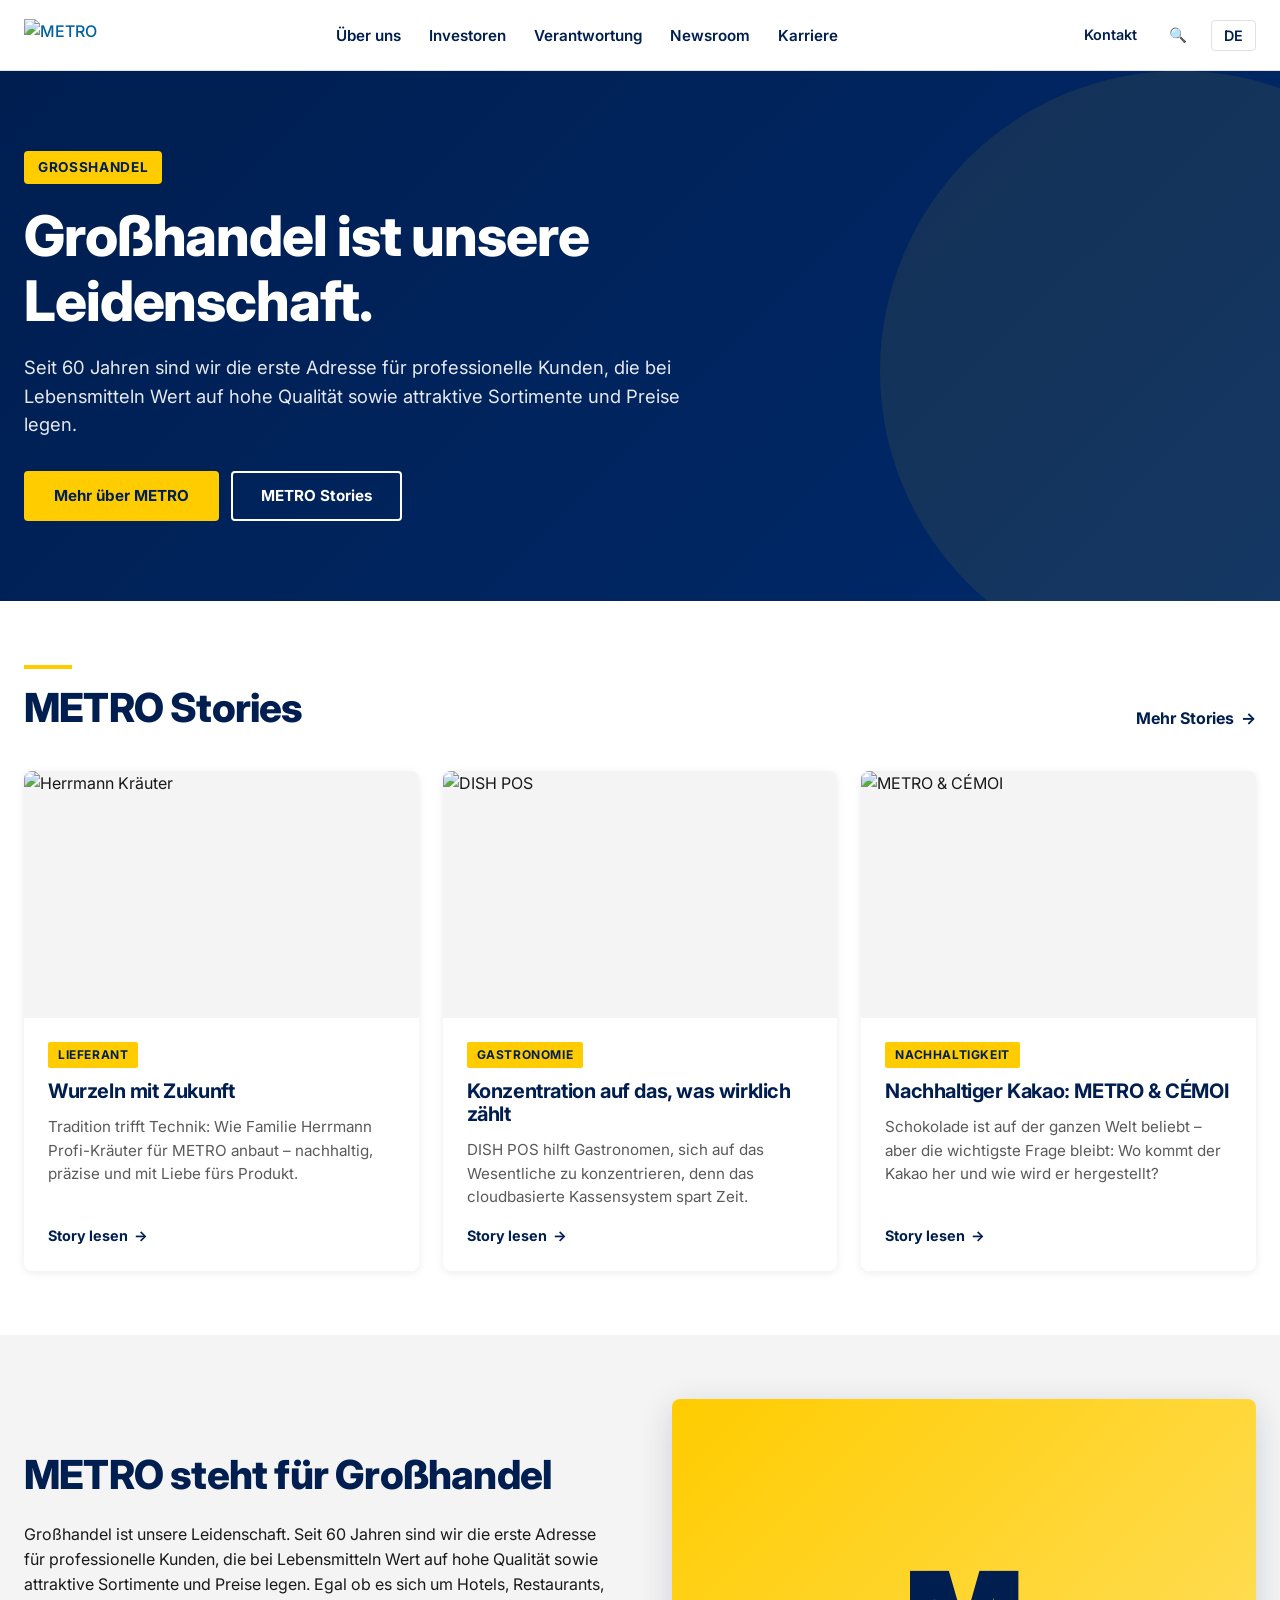
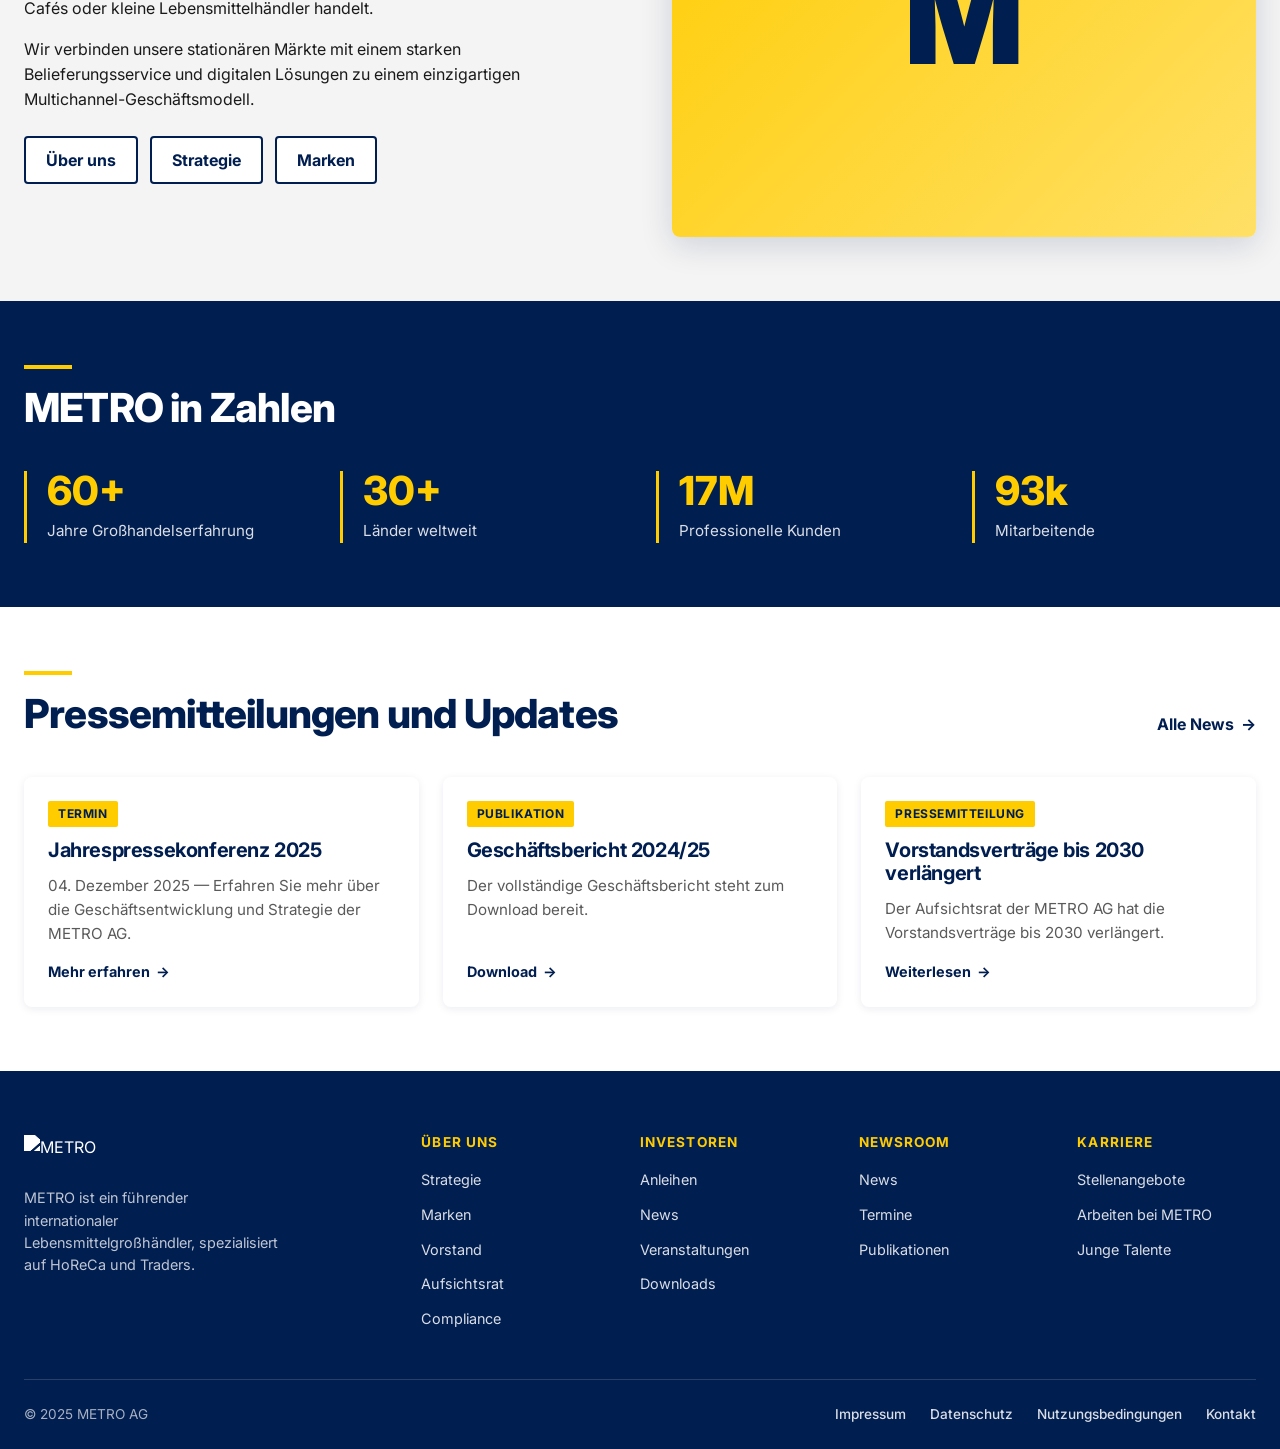
==== index.html @ 26ace1d8 "Update index.html" ====
<!DOCTYPE html>
<html lang="de">
<head>
  <!-- OneTrust Cookies Consent Notice start for anuschkatmader.github.io/METRO-GER/ -->

<script src="https://cdn.cookielaw.org/scripttemplates/otSDKStub.js"  type="text/javascript" charset="UTF-8" data-domain-script="019db412-654a-79db-8ae3-159babbbb6c0" ></script>
<script type="text/javascript">
function OptanonWrapper() { }
</script>
<!-- OneTrust Cookies Consent Notice end for anuschkatmader.github.io/METRO-GER/ -->
<meta charset="UTF-8">
<meta name="viewport" content="width=device-width, initial-scale=1.0">
<title>Großhandel ist unsere Leidenschaft | METRO AG</title>
<meta name="description" content="METRO ist ein führender internationaler Lebensmittelgroßhändler, spezialisiert auf HoReCa und Traders.">

<link rel="preconnect" href="https://fonts.googleapis.com">
<link rel="preconnect" href="https://fonts.gstatic.com" crossorigin>
<link href="https://fonts.googleapis.com/css2?family=Inter:wght@400;500;600;700;800;900&display=swap" rel="stylesheet">

<style>
  :root {
    --metro-yellow: #FFCC00;
    --metro-yellow-hover: #E6B800;
    --metro-blue: #001E50;
    --metro-blue-hover: #00306B;
    --metro-link: #0061A0;
    --metro-text: #1A1A1A;
    --metro-text-muted: #5A5A5A;
    --metro-bg: #FFFFFF;
    --metro-bg-alt: #F4F4F4;
    --metro-border: #E1E1E1;
    --metro-radius: 4px;
    --metro-radius-lg: 8px;
    --metro-shadow: 0 2px 8px rgba(0, 30, 80, 0.08);
    --metro-shadow-lg: 0 8px 32px rgba(0, 30, 80, 0.16);
    --metro-font: "Inter", "Helvetica Neue", Arial, sans-serif;
  }

  * { box-sizing: border-box; }

  html, body {
    margin: 0;
    padding: 0;
    font-family: var(--metro-font);
    color: var(--metro-text);
    background-color: var(--metro-bg);
    font-size: 16px;
    line-height: 1.55;
    -webkit-font-smoothing: antialiased;
    -moz-osx-font-smoothing: grayscale;
  }

  ::selection {
    background-color: var(--metro-yellow);
    color: var(--metro-blue);
  }

  h1, h2, h3, h4, h5, h6 {
    font-family: var(--metro-font);
    color: var(--metro-blue);
    font-weight: 800;
    line-height: 1.15;
    letter-spacing: -0.02em;
    margin: 0 0 0.6em;
  }

  h1 { font-size: clamp(2.25rem, 5vw, 3.5rem); }
  h2 { font-size: clamp(1.75rem, 3.4vw, 2.5rem); }
  h3 { font-size: clamp(1.25rem, 2.2vw, 1.5rem); font-weight: 700; }

  p { margin: 0 0 1em; }

  a {
    color: var(--metro-link);
    text-decoration: none;
    font-weight: 500;
    transition: color 0.15s ease;
  }
  a:hover { color: var(--metro-blue); text-decoration: underline; }

  img { max-width: 100%; height: auto; display: block; }

  .site-header {
    background: #fff;
    border-bottom: 1px solid var(--metro-border);
    position: sticky;
    top: 0;
    z-index: 100;
    box-shadow: 0 1px 0 rgba(0,0,0,0.02);
  }

  .header-inner {
    max-width: 1280px;
    margin: 0 auto;
    padding: 16px 24px;
    display: flex;
    align-items: center;
    justify-content: space-between;
    gap: 24px;
  }

  .logo img { height: 32px; }

  .main-nav ul {
    list-style: none;
    margin: 0;
    padding: 0;
    display: flex;
    gap: 28px;
    align-items: center;
  }

  .main-nav a {
    color: var(--metro-blue);
    font-weight: 600;
    font-size: 0.95rem;
    padding: 10px 0;
    position: relative;
    text-decoration: none;
  }

  .main-nav a::after {
    content: "";
    position: absolute;
    left: 0;
    right: 0;
    bottom: 0;
    height: 3px;
    background-color: var(--metro-yellow);
    transform: scaleX(0);
    transform-origin: left;
    transition: transform 0.2s ease;
  }
  .main-nav a:hover::after,
  .main-nav a:focus-visible::after { transform: scaleX(1); }

  .header-utils {
    display: flex;
    align-items: center;
    gap: 16px;
  }

  .header-utils button,
  .header-utils a {
    background: none;
    border: none;
    color: var(--metro-blue);
    font-weight: 600;
    font-size: 0.9rem;
    cursor: pointer;
    padding: 8px;
    font-family: inherit;
  }

  .lang-switch {
    border: 1px solid var(--metro-border) !important;
    border-radius: var(--metro-radius);
    padding: 6px 12px !important;
  }

  .hero {
    background: linear-gradient(135deg, var(--metro-blue) 0%, #002a6b 100%);
    color: #fff;
    padding: 80px 24px;
    position: relative;
    overflow: hidden;
  }

  .hero::before {
    content: "";
    position: absolute;
    top: 0;
    right: -200px;
    width: 600px;
    height: 600px;
    background: var(--metro-yellow);
    opacity: 0.08;
    border-radius: 50%;
  }

  .hero-inner {
    max-width: 1280px;
    margin: 0 auto;
    position: relative;
    z-index: 1;
  }

  .hero-eyebrow {
    display: inline-block;
    background: var(--metro-yellow);
    color: var(--metro-blue);
    font-weight: 700;
    font-size: 0.85rem;
    padding: 6px 14px;
    border-radius: var(--metro-radius);
    margin-bottom: 20px;
    text-transform: uppercase;
    letter-spacing: 0.05em;
  }

  .hero h1 {
    color: #fff;
    max-width: 800px;
    margin-bottom: 20px;
  }

  .hero p {
    color: rgba(255,255,255,0.9);
    font-size: 1.15rem;
    max-width: 680px;
    margin-bottom: 32px;
  }

  .hero-cta {
    display: flex;
    gap: 12px;
    flex-wrap: wrap;
  }

  .btn {
    display: inline-block;
    font-family: inherit;
    font-weight: 700;
    font-size: 0.95rem;
    padding: 14px 28px;
    border-radius: var(--metro-radius);
    border: 2px solid transparent;
    cursor: pointer;
    text-decoration: none;
    transition: all 0.15s ease;
    line-height: 1.2;
  }

  .btn-primary {
    background: var(--metro-yellow);
    border-color: var(--metro-yellow);
    color: var(--metro-blue);
  }
  .btn-primary:hover {
    background: var(--metro-yellow-hover);
    border-color: var(--metro-yellow-hover);
    color: var(--metro-blue);
    text-decoration: none;
  }

  .btn-secondary {
    background: transparent;
    border-color: #fff;
    color: #fff;
  }
  .btn-secondary:hover {
    background: #fff;
    color: var(--metro-blue);
    text-decoration: none;
  }

  section {
    padding: 64px 24px;
  }

  .section-inner {
    max-width: 1280px;
    margin: 0 auto;
  }

  .section-header {
    margin-bottom: 40px;
    display: flex;
    justify-content: space-between;
    align-items: flex-end;
    flex-wrap: wrap;
    gap: 16px;
  }

  .section-header h2 {
    margin: 0;
  }

  .section-header h2::before {
    content: "";
    display: block;
    width: 48px;
    height: 4px;
    background: var(--metro-yellow);
    margin-bottom: 16px;
  }

  .section-link {
    color: var(--metro-blue);
    font-weight: 700;
    position: relative;
    padding-right: 22px;
  }
  .section-link::after {
    content: "→";
    position: absolute;
    right: 0;
    transition: transform 0.15s ease;
  }
  .section-link:hover::after { transform: translateX(4px); }

  .teaser-grid {
    display: grid;
    grid-template-columns: repeat(auto-fit, minmax(300px, 1fr));
    gap: 24px;
  }

  .teaser {
    background: #fff;
    border-radius: var(--metro-radius-lg);
    overflow: hidden;
    box-shadow: var(--metro-shadow);
    transition: transform 0.2s ease, box-shadow 0.2s ease;
    display: flex;
    flex-direction: column;
  }

  .teaser:hover {
    transform: translateY(-4px);
    box-shadow: var(--metro-shadow-lg);
  }

  .teaser-img {
    aspect-ratio: 16 / 10;
    background: var(--metro-bg-alt);
    overflow: hidden;
  }

  .teaser-img img {
    width: 100%;
    height: 100%;
    object-fit: cover;
    transition: transform 0.3s ease;
  }

  .teaser:hover .teaser-img img { transform: scale(1.04); }

  .teaser-body {
    padding: 24px;
    display: flex;
    flex-direction: column;
    flex: 1;
  }

  .teaser-tag {
    display: inline-block;
    color: var(--metro-blue);
    background: var(--metro-yellow);
    font-size: 0.75rem;
    font-weight: 700;
    padding: 4px 10px;
    border-radius: 2px;
    text-transform: uppercase;
    letter-spacing: 0.05em;
    margin-bottom: 12px;
    align-self: flex-start;
  }

  .teaser h3 {
    margin: 0 0 12px;
    font-size: 1.25rem;
  }

  .teaser p {
    color: var(--metro-text-muted);
    font-size: 0.95rem;
    margin-bottom: 16px;
    flex: 1;
  }

  .teaser-link {
    color: var(--metro-blue);
    font-weight: 700;
    font-size: 0.9rem;
    position: relative;
    padding-right: 20px;
    align-self: flex-start;
  }
  .teaser-link::after {
    content: "→";
    position: absolute;
    right: 0;
    transition: transform 0.15s ease;
  }
  .teaser-link:hover::after { transform: translateX(4px); }

  .about {
    background: var(--metro-bg-alt);
  }

  .about-grid {
    display: grid;
    grid-template-columns: 1fr 1fr;
    gap: 64px;
    align-items: center;
  }

  .about-links {
    list-style: none;
    margin: 24px 0 0;
    padding: 0;
    display: flex;
    flex-wrap: wrap;
    gap: 12px;
  }

  .about-links a {
    display: inline-block;
    background: #fff;
    border: 2px solid var(--metro-blue);
    color: var(--metro-blue);
    font-weight: 700;
    padding: 10px 20px;
    border-radius: var(--metro-radius);
    text-decoration: none;
    transition: all 0.15s ease;
  }
  .about-links a:hover {
    background: var(--metro-blue);
    color: #fff;
  }

  .about-image {
    aspect-ratio: 4 / 3;
    background: linear-gradient(135deg, var(--metro-yellow) 0%, #FFE066 100%);
    border-radius: var(--metro-radius-lg);
    display: flex;
    align-items: center;
    justify-content: center;
    color: var(--metro-blue);
    font-size: 8rem;
    font-weight: 900;
    box-shadow: var(--metro-shadow-lg);
  }

  .facts {
    background: var(--metro-blue);
    color: #fff;
  }

  .facts h2 { color: #fff; }
  .facts h2::before { background: var(--metro-yellow); }

  .facts-grid {
    display: grid;
    grid-template-columns: repeat(auto-fit, minmax(200px, 1fr));
    gap: 32px;
    margin-top: 32px;
  }

  .fact-item {
    border-left: 3px solid var(--metro-yellow);
    padding-left: 20px;
  }

  .fact-number {
    font-size: 2.5rem;
    font-weight: 800;
    color: var(--metro-yellow);
    line-height: 1;
    margin-bottom: 8px;
  }

  .fact-label {
    color: rgba(255,255,255,0.85);
    font-size: 0.95rem;
  }

  .site-footer {
    background: var(--metro-blue);
    color: #fff;
    padding: 64px 24px 24px;
  }

  .footer-inner {
    max-width: 1280px;
    margin: 0 auto;
  }

  .footer-grid {
    display: grid;
    grid-template-columns: 2fr repeat(4, 1fr);
    gap: 40px;
    margin-bottom: 48px;
  }

  .footer-brand img {
    height: 32px;
    margin-bottom: 20px;
    filter: brightness(0) invert(1);
  }

  .footer-brand p {
    color: rgba(255,255,255,0.75);
    font-size: 0.9rem;
    max-width: 260px;
  }

  .footer-col h4 {
    color: var(--metro-yellow);
    font-size: 0.85rem;
    font-weight: 700;
    text-transform: uppercase;
    letter-spacing: 0.08em;
    margin-bottom: 16px;
  }

  .footer-col ul {
    list-style: none;
    margin: 0;
    padding: 0;
    display: flex;
    flex-direction: column;
    gap: 10px;
  }

  .footer-col a {
    color: rgba(255,255,255,0.85);
    font-size: 0.9rem;
    font-weight: 400;
    text-decoration: none;
  }
  .footer-col a:hover {
    color: var(--metro-yellow);
    text-decoration: underline;
  }

  .footer-bottom {
    border-top: 1px solid rgba(255,255,255,0.15);
    padding-top: 24px;
    display: flex;
    justify-content: space-between;
    flex-wrap: wrap;
    gap: 16px;
    font-size: 0.85rem;
    color: rgba(255,255,255,0.65);
  }

  .footer-bottom-links {
    list-style: none;
    margin: 0;
    padding: 0;
    display: flex;
    gap: 24px;
    flex-wrap: wrap;
  }

  .footer-bottom-links a {
    color: rgba(255,255,255,0.85);
    font-size: 0.85rem;
  }

  @media (max-width: 900px) {
    .main-nav { display: none; }
    .about-grid { grid-template-columns: 1fr; gap: 32px; }
    .footer-grid { grid-template-columns: 1fr 1fr; gap: 32px; }
  }

  @media (max-width: 600px) {
    .header-inner { padding: 12px 16px; }
    .hero { padding: 56px 16px; }
    section { padding: 48px 16px; }
    .footer-grid { grid-template-columns: 1fr; }
    .footer-bottom { flex-direction: column; }
  }

  *:focus-visible {
    outline: 3px solid var(--metro-yellow);
    outline-offset: 2px;
    border-radius: 2px;
  }
</style>
</head>
<body>

<header class="site-header">
  <div class="header-inner">
    <a href="#" class="logo" aria-label="METRO Startseite">
      <img src="https://www.metroag.de/-/media/project/mag/shared/global/common/metro-logo-full_facelift.svg?rev=139269df-1a50-4ca0-a804-a16cbb2b3e1e" alt="METRO">
    </a>
    <nav class="main-nav" aria-label="Hauptnavigation">
      <ul>
        <li><a href="#ueber-uns">Über uns</a></li>
        <li><a href="#investoren">Investoren</a></li>
        <li><a href="#verantwortung">Verantwortung</a></li>
        <li><a href="#newsroom">Newsroom</a></li>
        <li><a href="#karriere">Karriere</a></li>
      </ul>
    </nav>
    <div class="header-utils">
      <a href="#kontakt">Kontakt</a>
      <button aria-label="Suche öffnen">🔍</button>
      <button class="lang-switch">DE</button>
    </div>
  </div>
</header>

<section class="hero">
  <div class="hero-inner">
    <span class="hero-eyebrow">Großhandel</span>
    <h1>Großhandel ist unsere Leidenschaft.</h1>
    <p>Seit 60 Jahren sind wir die erste Adresse für professionelle Kunden, die bei Lebensmitteln Wert auf hohe Qualität sowie attraktive Sortimente und Preise legen.</p>
    <div class="hero-cta">
      <a href="#ueber-uns" class="btn btn-primary">Mehr über METRO</a>
      <a href="#stories" class="btn btn-secondary">METRO Stories</a>
    </div>
  </div>
</section>

<section id="stories">
  <div class="section-inner">
    <div class="section-header">
      <h2>METRO Stories</h2>
      <a href="#" class="section-link">Mehr Stories</a>
    </div>
    <div class="teaser-grid">

      <article class="teaser">
        <div class="teaser-img">
          <img src="https://www.metroag.de/-/media/project/mag/shared/global/newsroom-media/images/teasers/mpulse-herrmann-kraeuter-21.jpg?w=600&rev=2b46a34b-74fb-4cf1-b0a4-d886a9d79cf6" alt="Herrmann Kräuter">
        </div>
        <div class="teaser-body">
          <span class="teaser-tag">Lieferant</span>
          <h3>Wurzeln mit Zukunft</h3>
          <p>Tradition trifft Technik: Wie Familie Herrmann Profi-Kräuter für METRO anbaut – nachhaltig, präzise und mit Liebe fürs Produkt.</p>
          <a href="#" class="teaser-link">Story lesen</a>
        </div>
      </article>

      <article class="teaser">
        <div class="teaser-img">
          <img src="https://www.metroag.de/-/media/project/mag/shared/global/newsroom-media/images/teasers/mpulse-dish-pos-kir-dinerxbar-sa-21.jpg?w=600&rev=8f9de30b-9b33-468a-b182-7cbbec0e4cd4" alt="DISH POS">
        </div>
        <div class="teaser-body">
          <span class="teaser-tag">Gastronomie</span>
          <h3>Konzentration auf das, was wirklich zählt</h3>
          <p>DISH POS hilft Gastronomen, sich auf das Wesentliche zu konzentrieren, denn das cloudbasierte Kassensystem spart Zeit.</p>
          <a href="#" class="teaser-link">Story lesen</a>
        </div>
      </article>

      <article class="teaser">
        <div class="teaser-img">
          <img src="https://www.metroag.de/-/media/project/mag/shared/global/newsroom-media/images/teasers/mpulse-metro-cemoi-cocoa-sa-21.jpg?w=600&rev=42dfafc4-573a-4069-add5-fffc83636c78" alt="METRO & CÉMOI">
        </div>
        <div class="teaser-body">
          <span class="teaser-tag">Nachhaltigkeit</span>
          <h3>Nachhaltiger Kakao: METRO & CÉMOI</h3>
          <p>Schokolade ist auf der ganzen Welt beliebt – aber die wichtigste Frage bleibt: Wo kommt der Kakao her und wie wird er hergestellt?</p>
          <a href="#" class="teaser-link">Story lesen</a>
        </div>
      </article>

    </div>
  </div>
</section>

<section class="about" id="ueber-uns">
  <div class="section-inner">
    <div class="about-grid">
      <div>
        <h2>METRO steht für Großhandel</h2>
        <p>Großhandel ist unsere Leidenschaft. Seit 60 Jahren sind wir die erste Adresse für professionelle Kunden, die bei Lebensmitteln Wert auf hohe Qualität sowie attraktive Sortimente und Preise legen. Egal ob es sich um Hotels, Restaurants, Cafés oder kleine Lebensmittelhändler handelt.</p>
        <p>Wir verbinden unsere stationären Märkte mit einem starken Belieferungsservice und digitalen Lösungen zu einem einzigartigen Multichannel-Geschäftsmodell.</p>
        <ul class="about-links">
          <li><a href="#">Über uns</a></li>
          <li><a href="#">Strategie</a></li>
          <li><a href="#">Marken</a></li>
        </ul>
      </div>
      <div class="about-image" aria-hidden="true">M</div>
    </div>
  </div>
</section>

<section class="facts">
  <div class="section-inner">
    <div class="section-header">
      <h2>METRO in Zahlen</h2>
    </div>
    <div class="facts-grid">
      <div class="fact-item">
        <div class="fact-number">60+</div>
        <div class="fact-label">Jahre Großhandelserfahrung</div>
      </div>
      <div class="fact-item">
        <div class="fact-number">30+</div>
        <div class="fact-label">Länder weltweit</div>
      </div>
      <div class="fact-item">
        <div class="fact-number">17M</div>
        <div class="fact-label">Professionelle Kunden</div>
      </div>
      <div class="fact-item">
        <div class="fact-number">93k</div>
        <div class="fact-label">Mitarbeitende</div>
      </div>
    </div>
  </div>
</section>

<section id="newsroom">
  <div class="section-inner">
    <div class="section-header">
      <h2>Pressemitteilungen und Updates</h2>
      <a href="#" class="section-link">Alle News</a>
    </div>
    <div class="teaser-grid">

      <article class="teaser">
        <div class="teaser-body">
          <span class="teaser-tag">Termin</span>
          <h3>Jahrespressekonferenz 2025</h3>
          <p>04. Dezember 2025 — Erfahren Sie mehr über die Geschäftsentwicklung und Strategie der METRO AG.</p>
          <a href="#" class="teaser-link">Mehr erfahren</a>
        </div>
      </article>

      <article class="teaser">
        <div class="teaser-body">
          <span class="teaser-tag">Publikation</span>
          <h3>Geschäftsbericht 2024/25</h3>
          <p>Der vollständige Geschäftsbericht steht zum Download bereit.</p>
          <a href="#" class="teaser-link">Download</a>
        </div>
      </article>

      <article class="teaser">
        <div class="teaser-body">
          <span class="teaser-tag">Pressemitteilung</span>
          <h3>Vorstandsverträge bis 2030 verlängert</h3>
          <p>Der Aufsichtsrat der METRO AG hat die Vorstandsverträge bis 2030 verlängert.</p>
          <a href="#" class="teaser-link">Weiterlesen</a>
        </div>
      </article>

    </div>
  </div>
</section>

<footer class="site-footer">
  <div class="footer-inner">
    <div class="footer-grid">

      <div class="footer-brand">
        <img src="https://www.metroag.de/-/media/project/mag/shared/global/common/metro-logo-full-white_facelift.svg?rev=54721fe9-023c-410e-a3f1-cc8cbd8a0b81" alt="METRO">
        <p>METRO ist ein führender internationaler Lebensmittelgroßhändler, spezialisiert auf HoReCa und Traders.</p>
      </div>

      <div class="footer-col">
        <h4>Über uns</h4>
        <ul>
          <li><a href="#">Strategie</a></li>
          <li><a href="#">Marken</a></li>
          <li><a href="#">Vorstand</a></li>
          <li><a href="#">Aufsichtsrat</a></li>
          <li><a href="#">Compliance</a></li>
        </ul>
      </div>

      <div class="footer-col">
        <h4>Investoren</h4>
        <ul>
          <li><a href="#">Anleihen</a></li>
          <li><a href="#">News</a></li>
          <li><a href="#">Veranstaltungen</a></li>
          <li><a href="#">Downloads</a></li>
        </ul>
      </div>

      <div class="footer-col">
        <h4>Newsroom</h4>
        <ul>
          <li><a href="#">News</a></li>
          <li><a href="#">Termine</a></li>
          <li><a href="#">Publikationen</a></li>
        </ul>
      </div>

      <div class="footer-col">
        <h4>Karriere</h4>
        <ul>
          <li><a href="#">Stellenangebote</a></li>
          <li><a href="#">Arbeiten bei METRO</a></li>
          <li><a href="#">Junge Talente</a></li>
        </ul>
      </div>

    </div>

    <div class="footer-bottom">
      <span>© 2025 METRO AG</span>
      <ul class="footer-bottom-links">
        <li><a href="#">Impressum</a></li>
        <li><a href="#">Datenschutz</a></li>
        <li><a href="#">Nutzungsbedingungen</a></li>
        <li><a href="#">Kontakt</a></li>
      </ul>
    </div>
  </div>
</footer>

</body>
</html>
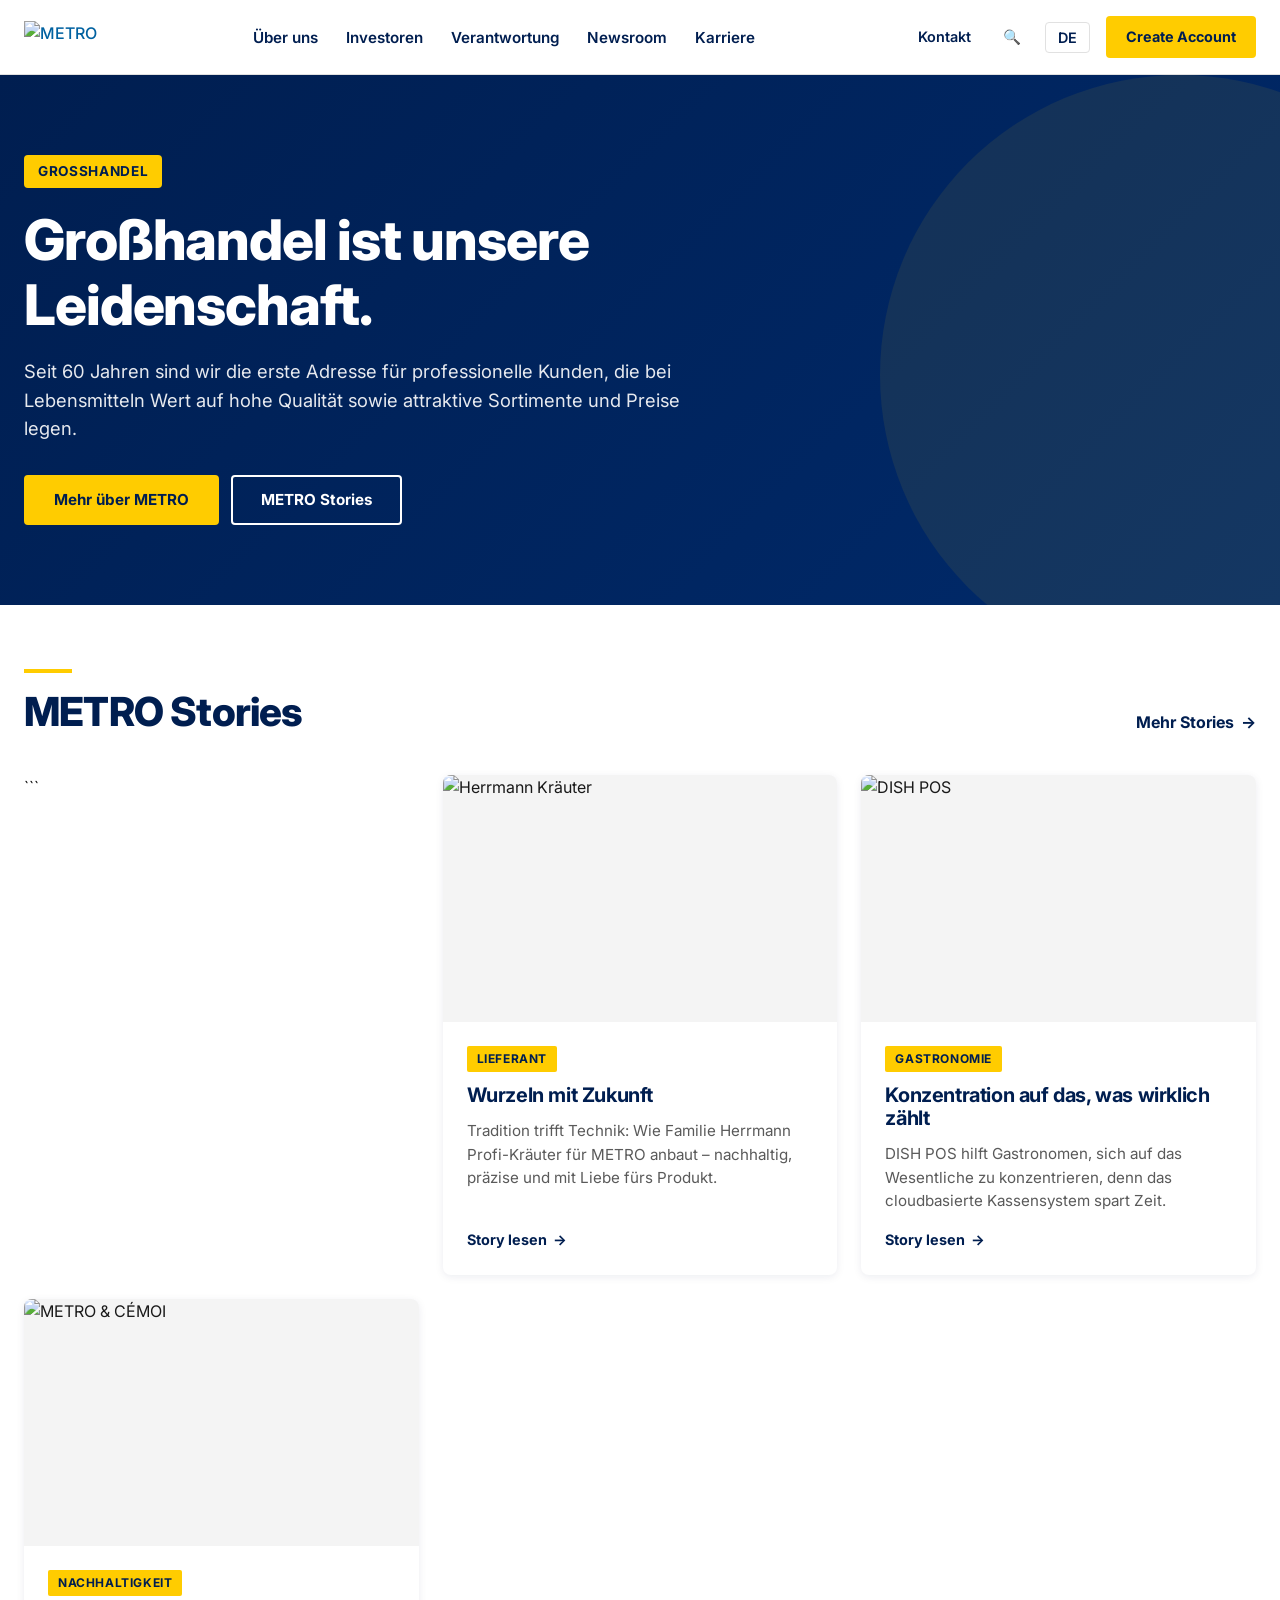
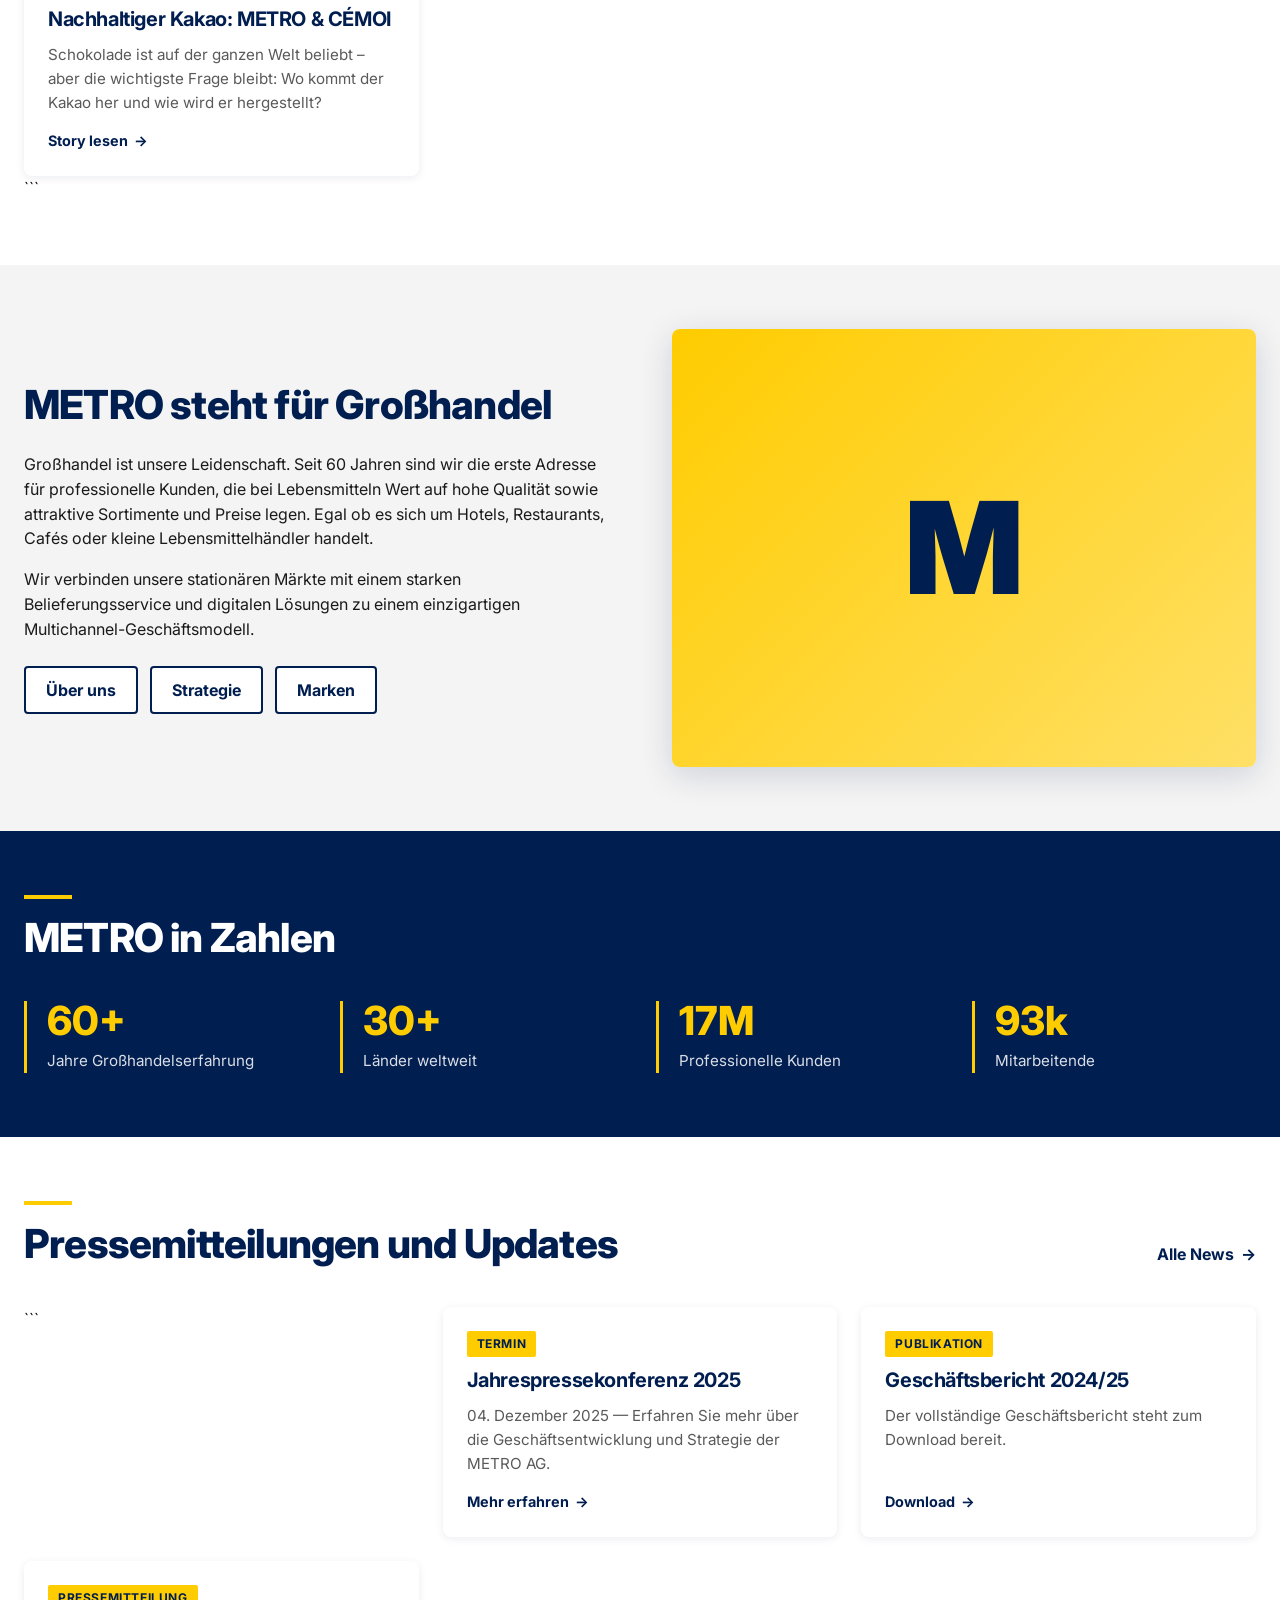
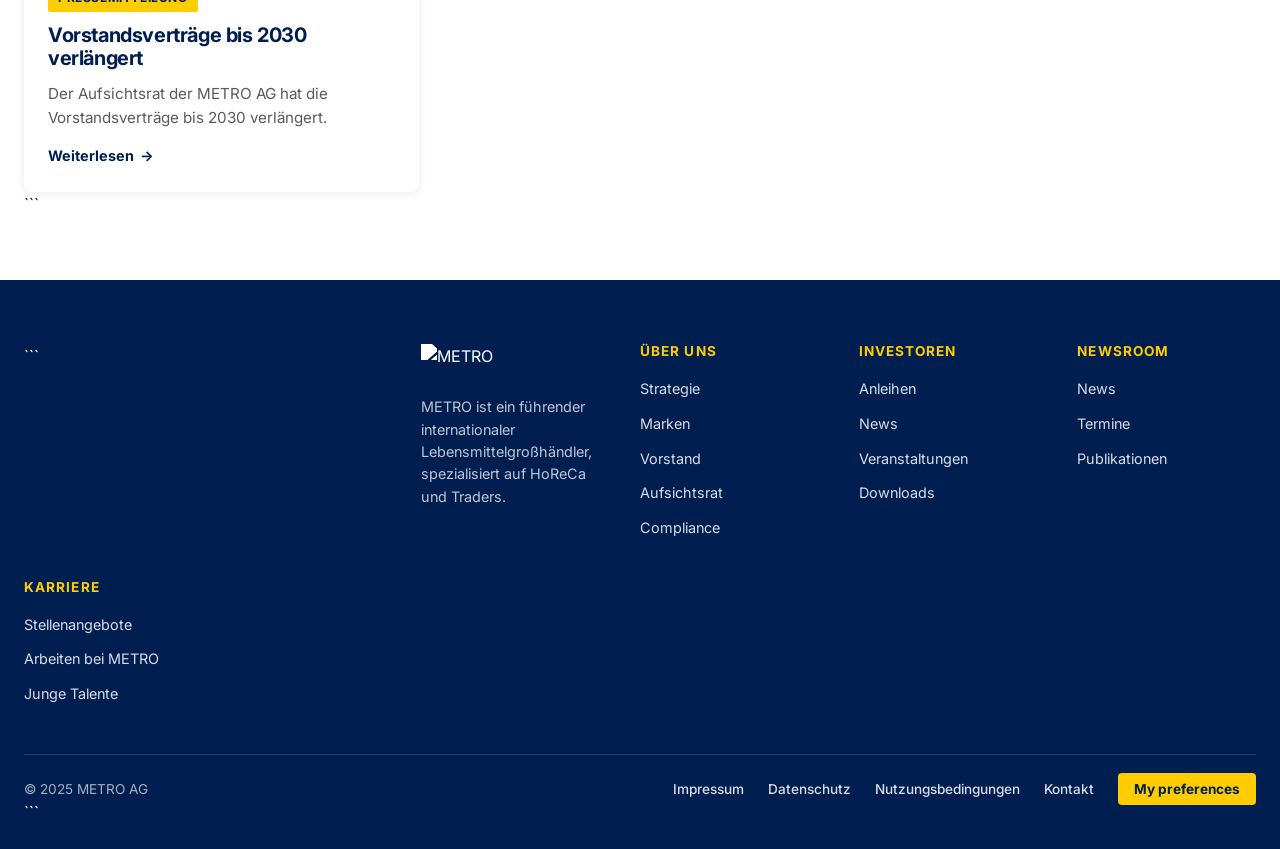
==== commit 8c868c67: "Update index.html" ====
--- a/index.html
+++ b/index.html
@@ -1,13 +1,14 @@
 <!DOCTYPE html>
+
 <html lang="de">
 <head>
-  <!-- OneTrust Cookies Consent Notice start for anuschkatmader.github.io/METRO-GER/ -->
+<!-- OneTrust Cookies Consent Notice start for anuschkatmader.github.io/METRO-GER/ -->
 
 <script src="https://cdn.cookielaw.org/scripttemplates/otSDKStub.js"  type="text/javascript" charset="UTF-8" data-domain-script="019db412-654a-79db-8ae3-159babbbb6c0" ></script>
 <script type="text/javascript">
 function OptanonWrapper() { }
 </script>
-<!-- OneTrust Cookies Consent Notice end for anuschkatmader.github.io/METRO-GER/ -->
+<!-- OneTrust Cookies Consent Notice end for anuschkatmader.github.io/METRO-GER/ -->  
 <meta charset="UTF-8">
 <meta name="viewport" content="width=device-width, initial-scale=1.0">
 <title>Großhandel ist unsere Leidenschaft | METRO AG</title>
@@ -570,6 +571,7 @@
     border-radius: 2px;
   }
 </style>
+
 </head>
 <body>
 
@@ -591,6 +593,7 @@
       <a href="#kontakt">Kontakt</a>
       <button aria-label="Suche öffnen">🔍</button>
       <button class="lang-switch">DE</button>
+      <a href="#create-account" style="background:#FFCC00;color:#001E50;padding:10px 20px;border-radius:4px;font-weight:700;text-decoration:none;">Create Account</a>
     </div>
   </div>
 </header>
@@ -615,43 +618,46 @@
     </div>
     <div class="teaser-grid">
 
-      <article class="teaser">
-        <div class="teaser-img">
-          <img src="https://www.metroag.de/-/media/project/mag/shared/global/newsroom-media/images/teasers/mpulse-herrmann-kraeuter-21.jpg?w=600&rev=2b46a34b-74fb-4cf1-b0a4-d886a9d79cf6" alt="Herrmann Kräuter">
-        </div>
-        <div class="teaser-body">
-          <span class="teaser-tag">Lieferant</span>
-          <h3>Wurzeln mit Zukunft</h3>
-          <p>Tradition trifft Technik: Wie Familie Herrmann Profi-Kräuter für METRO anbaut – nachhaltig, präzise und mit Liebe fürs Produkt.</p>
-          <a href="#" class="teaser-link">Story lesen</a>
-        </div>
-      </article>
-
-      <article class="teaser">
-        <div class="teaser-img">
-          <img src="https://www.metroag.de/-/media/project/mag/shared/global/newsroom-media/images/teasers/mpulse-dish-pos-kir-dinerxbar-sa-21.jpg?w=600&rev=8f9de30b-9b33-468a-b182-7cbbec0e4cd4" alt="DISH POS">
-        </div>
-        <div class="teaser-body">
-          <span class="teaser-tag">Gastronomie</span>
-          <h3>Konzentration auf das, was wirklich zählt</h3>
-          <p>DISH POS hilft Gastronomen, sich auf das Wesentliche zu konzentrieren, denn das cloudbasierte Kassensystem spart Zeit.</p>
-          <a href="#" class="teaser-link">Story lesen</a>
-        </div>
-      </article>
-
-      <article class="teaser">
-        <div class="teaser-img">
-          <img src="https://www.metroag.de/-/media/project/mag/shared/global/newsroom-media/images/teasers/mpulse-metro-cemoi-cocoa-sa-21.jpg?w=600&rev=42dfafc4-573a-4069-add5-fffc83636c78" alt="METRO & CÉMOI">
-        </div>
-        <div class="teaser-body">
-          <span class="teaser-tag">Nachhaltigkeit</span>
-          <h3>Nachhaltiger Kakao: METRO & CÉMOI</h3>
-          <p>Schokolade ist auf der ganzen Welt beliebt – aber die wichtigste Frage bleibt: Wo kommt der Kakao her und wie wird er hergestellt?</p>
-          <a href="#" class="teaser-link">Story lesen</a>
-        </div>
-      </article>
-
-    </div>
+```
+  <article class="teaser">
+    <div class="teaser-img">
+      <img src="https://www.metroag.de/-/media/project/mag/shared/global/newsroom-media/images/teasers/mpulse-herrmann-kraeuter-21.jpg?w=600&rev=2b46a34b-74fb-4cf1-b0a4-d886a9d79cf6" alt="Herrmann Kräuter">
+    </div>
+    <div class="teaser-body">
+      <span class="teaser-tag">Lieferant</span>
+      <h3>Wurzeln mit Zukunft</h3>
+      <p>Tradition trifft Technik: Wie Familie Herrmann Profi-Kräuter für METRO anbaut – nachhaltig, präzise und mit Liebe fürs Produkt.</p>
+      <a href="#" class="teaser-link">Story lesen</a>
+    </div>
+  </article>
+
+  <article class="teaser">
+    <div class="teaser-img">
+      <img src="https://www.metroag.de/-/media/project/mag/shared/global/newsroom-media/images/teasers/mpulse-dish-pos-kir-dinerxbar-sa-21.jpg?w=600&rev=8f9de30b-9b33-468a-b182-7cbbec0e4cd4" alt="DISH POS">
+    </div>
+    <div class="teaser-body">
+      <span class="teaser-tag">Gastronomie</span>
+      <h3>Konzentration auf das, was wirklich zählt</h3>
+      <p>DISH POS hilft Gastronomen, sich auf das Wesentliche zu konzentrieren, denn das cloudbasierte Kassensystem spart Zeit.</p>
+      <a href="#" class="teaser-link">Story lesen</a>
+    </div>
+  </article>
+
+  <article class="teaser">
+    <div class="teaser-img">
+      <img src="https://www.metroag.de/-/media/project/mag/shared/global/newsroom-media/images/teasers/mpulse-metro-cemoi-cocoa-sa-21.jpg?w=600&rev=42dfafc4-573a-4069-add5-fffc83636c78" alt="METRO & CÉMOI">
+    </div>
+    <div class="teaser-body">
+      <span class="teaser-tag">Nachhaltigkeit</span>
+      <h3>Nachhaltiger Kakao: METRO & CÉMOI</h3>
+      <p>Schokolade ist auf der ganzen Welt beliebt – aber die wichtigste Frage bleibt: Wo kommt der Kakao her und wie wird er hergestellt?</p>
+      <a href="#" class="teaser-link">Story lesen</a>
+    </div>
+  </article>
+
+</div>
+```
+
   </div>
 </section>
 
@@ -707,34 +713,37 @@
     </div>
     <div class="teaser-grid">
 
-      <article class="teaser">
-        <div class="teaser-body">
-          <span class="teaser-tag">Termin</span>
-          <h3>Jahrespressekonferenz 2025</h3>
-          <p>04. Dezember 2025 — Erfahren Sie mehr über die Geschäftsentwicklung und Strategie der METRO AG.</p>
-          <a href="#" class="teaser-link">Mehr erfahren</a>
-        </div>
-      </article>
-
-      <article class="teaser">
-        <div class="teaser-body">
-          <span class="teaser-tag">Publikation</span>
-          <h3>Geschäftsbericht 2024/25</h3>
-          <p>Der vollständige Geschäftsbericht steht zum Download bereit.</p>
-          <a href="#" class="teaser-link">Download</a>
-        </div>
-      </article>
-
-      <article class="teaser">
-        <div class="teaser-body">
-          <span class="teaser-tag">Pressemitteilung</span>
-          <h3>Vorstandsverträge bis 2030 verlängert</h3>
-          <p>Der Aufsichtsrat der METRO AG hat die Vorstandsverträge bis 2030 verlängert.</p>
-          <a href="#" class="teaser-link">Weiterlesen</a>
-        </div>
-      </article>
-
-    </div>
+```
+  <article class="teaser">
+    <div class="teaser-body">
+      <span class="teaser-tag">Termin</span>
+      <h3>Jahrespressekonferenz 2025</h3>
+      <p>04. Dezember 2025 — Erfahren Sie mehr über die Geschäftsentwicklung und Strategie der METRO AG.</p>
+      <a href="#" class="teaser-link">Mehr erfahren</a>
+    </div>
+  </article>
+
+  <article class="teaser">
+    <div class="teaser-body">
+      <span class="teaser-tag">Publikation</span>
+      <h3>Geschäftsbericht 2024/25</h3>
+      <p>Der vollständige Geschäftsbericht steht zum Download bereit.</p>
+      <a href="#" class="teaser-link">Download</a>
+    </div>
+  </article>
+
+  <article class="teaser">
+    <div class="teaser-body">
+      <span class="teaser-tag">Pressemitteilung</span>
+      <h3>Vorstandsverträge bis 2030 verlängert</h3>
+      <p>Der Aufsichtsrat der METRO AG hat die Vorstandsverträge bis 2030 verlängert.</p>
+      <a href="#" class="teaser-link">Weiterlesen</a>
+    </div>
+  </article>
+
+</div>
+```
+
   </div>
 </section>
 
@@ -742,61 +751,65 @@
   <div class="footer-inner">
     <div class="footer-grid">
 
-      <div class="footer-brand">
-        <img src="https://www.metroag.de/-/media/project/mag/shared/global/common/metro-logo-full-white_facelift.svg?rev=54721fe9-023c-410e-a3f1-cc8cbd8a0b81" alt="METRO">
-        <p>METRO ist ein führender internationaler Lebensmittelgroßhändler, spezialisiert auf HoReCa und Traders.</p>
-      </div>
-
-      <div class="footer-col">
-        <h4>Über uns</h4>
-        <ul>
-          <li><a href="#">Strategie</a></li>
-          <li><a href="#">Marken</a></li>
-          <li><a href="#">Vorstand</a></li>
-          <li><a href="#">Aufsichtsrat</a></li>
-          <li><a href="#">Compliance</a></li>
-        </ul>
-      </div>
-
-      <div class="footer-col">
-        <h4>Investoren</h4>
-        <ul>
-          <li><a href="#">Anleihen</a></li>
-          <li><a href="#">News</a></li>
-          <li><a href="#">Veranstaltungen</a></li>
-          <li><a href="#">Downloads</a></li>
-        </ul>
-      </div>
-
-      <div class="footer-col">
-        <h4>Newsroom</h4>
-        <ul>
-          <li><a href="#">News</a></li>
-          <li><a href="#">Termine</a></li>
-          <li><a href="#">Publikationen</a></li>
-        </ul>
-      </div>
-
-      <div class="footer-col">
-        <h4>Karriere</h4>
-        <ul>
-          <li><a href="#">Stellenangebote</a></li>
-          <li><a href="#">Arbeiten bei METRO</a></li>
-          <li><a href="#">Junge Talente</a></li>
-        </ul>
-      </div>
-
-    </div>
-
-    <div class="footer-bottom">
-      <span>© 2025 METRO AG</span>
-      <ul class="footer-bottom-links">
-        <li><a href="#">Impressum</a></li>
-        <li><a href="#">Datenschutz</a></li>
-        <li><a href="#">Nutzungsbedingungen</a></li>
-        <li><a href="#">Kontakt</a></li>
-      </ul>
-    </div>
+```
+  <div class="footer-brand">
+    <img src="https://www.metroag.de/-/media/project/mag/shared/global/common/metro-logo-full-white_facelift.svg?rev=54721fe9-023c-410e-a3f1-cc8cbd8a0b81" alt="METRO">
+    <p>METRO ist ein führender internationaler Lebensmittelgroßhändler, spezialisiert auf HoReCa und Traders.</p>
+  </div>
+
+  <div class="footer-col">
+    <h4>Über uns</h4>
+    <ul>
+      <li><a href="#">Strategie</a></li>
+      <li><a href="#">Marken</a></li>
+      <li><a href="#">Vorstand</a></li>
+      <li><a href="#">Aufsichtsrat</a></li>
+      <li><a href="#">Compliance</a></li>
+    </ul>
+  </div>
+
+  <div class="footer-col">
+    <h4>Investoren</h4>
+    <ul>
+      <li><a href="#">Anleihen</a></li>
+      <li><a href="#">News</a></li>
+      <li><a href="#">Veranstaltungen</a></li>
+      <li><a href="#">Downloads</a></li>
+    </ul>
+  </div>
+
+  <div class="footer-col">
+    <h4>Newsroom</h4>
+    <ul>
+      <li><a href="#">News</a></li>
+      <li><a href="#">Termine</a></li>
+      <li><a href="#">Publikationen</a></li>
+    </ul>
+  </div>
+
+  <div class="footer-col">
+    <h4>Karriere</h4>
+    <ul>
+      <li><a href="#">Stellenangebote</a></li>
+      <li><a href="#">Arbeiten bei METRO</a></li>
+      <li><a href="#">Junge Talente</a></li>
+    </ul>
+  </div>
+
+</div>
+
+<div class="footer-bottom">
+  <span>© 2025 METRO AG</span>
+  <ul class="footer-bottom-links">
+    <li><a href="#">Impressum</a></li>
+    <li><a href="#">Datenschutz</a></li>
+    <li><a href="#">Nutzungsbedingungen</a></li>
+    <li><a href="#">Kontakt</a></li>
+    <li><a href="#my-preferences" style="background:#FFCC00;color:#001E50;padding:8px 16px;border-radius:4px;font-weight:700;text-decoration:none;">My preferences</a></li>
+  </ul>
+</div>
+```
+
   </div>
 </footer>
 
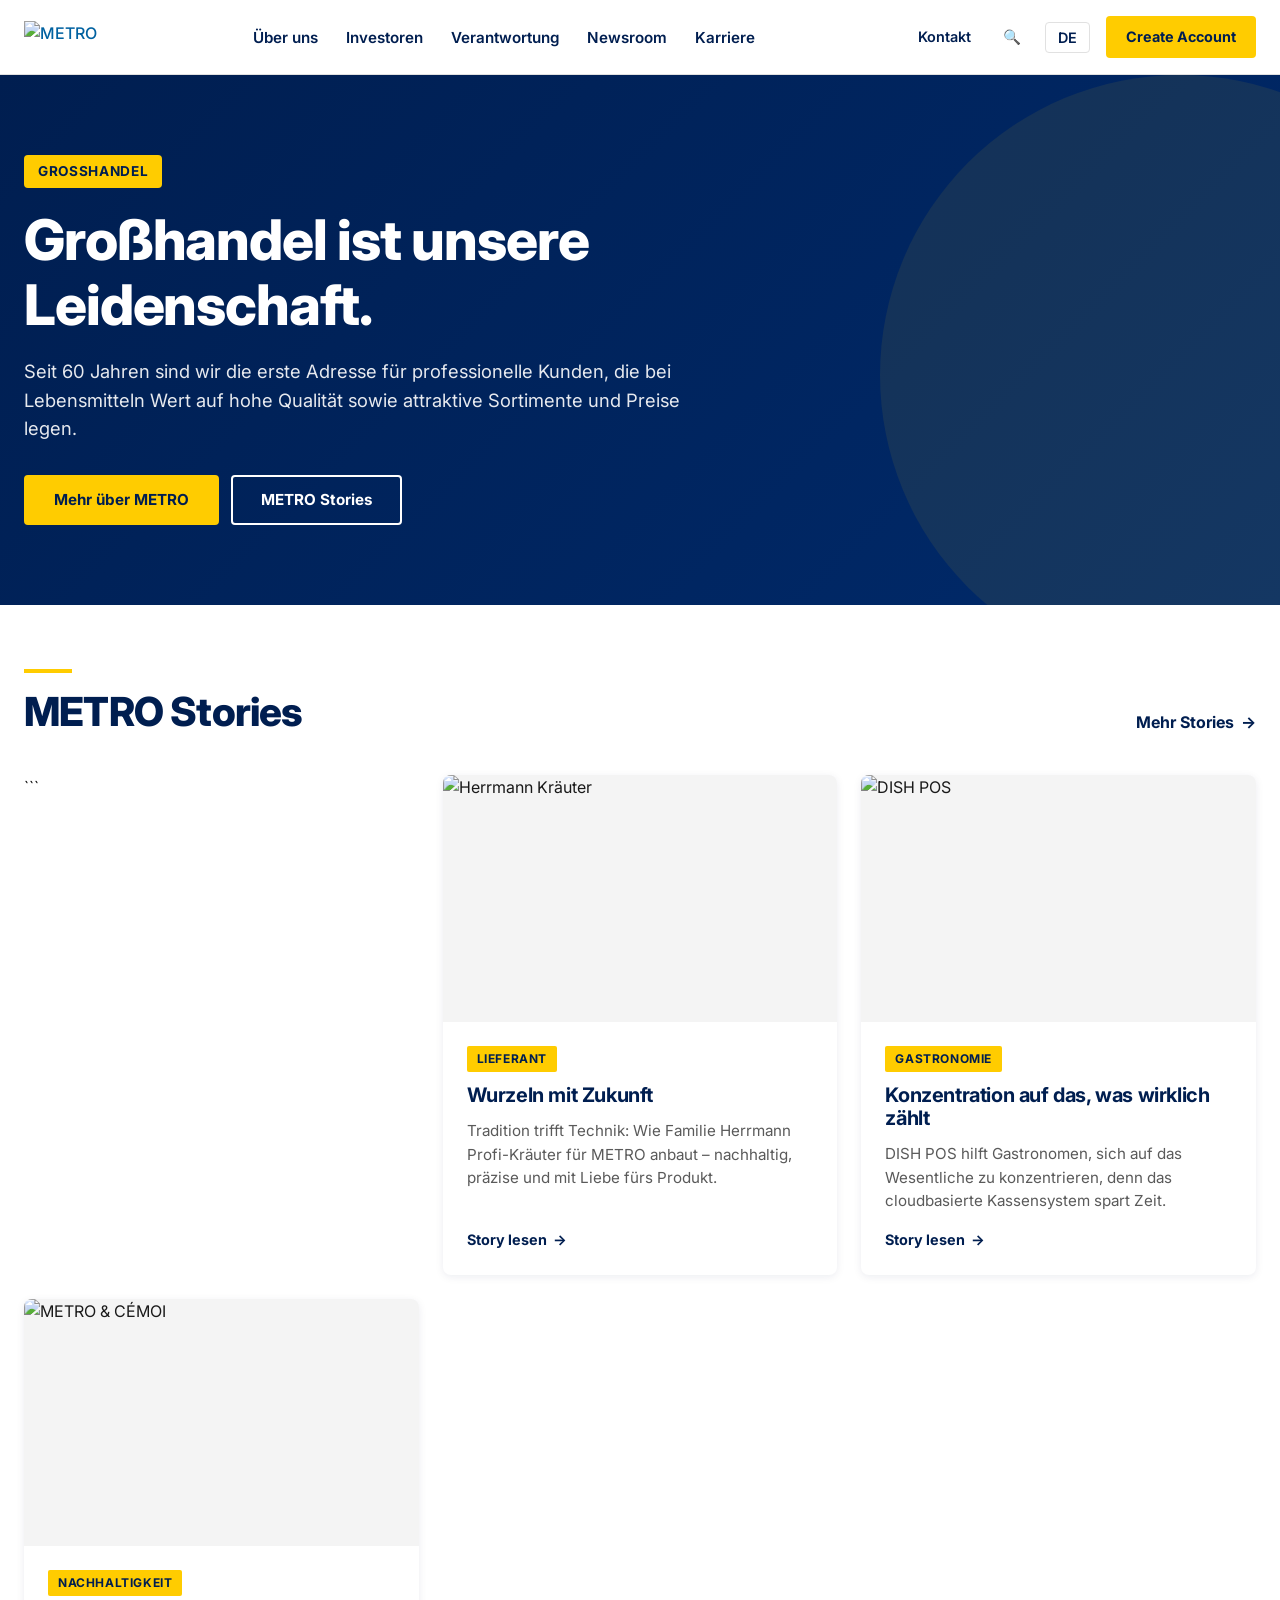
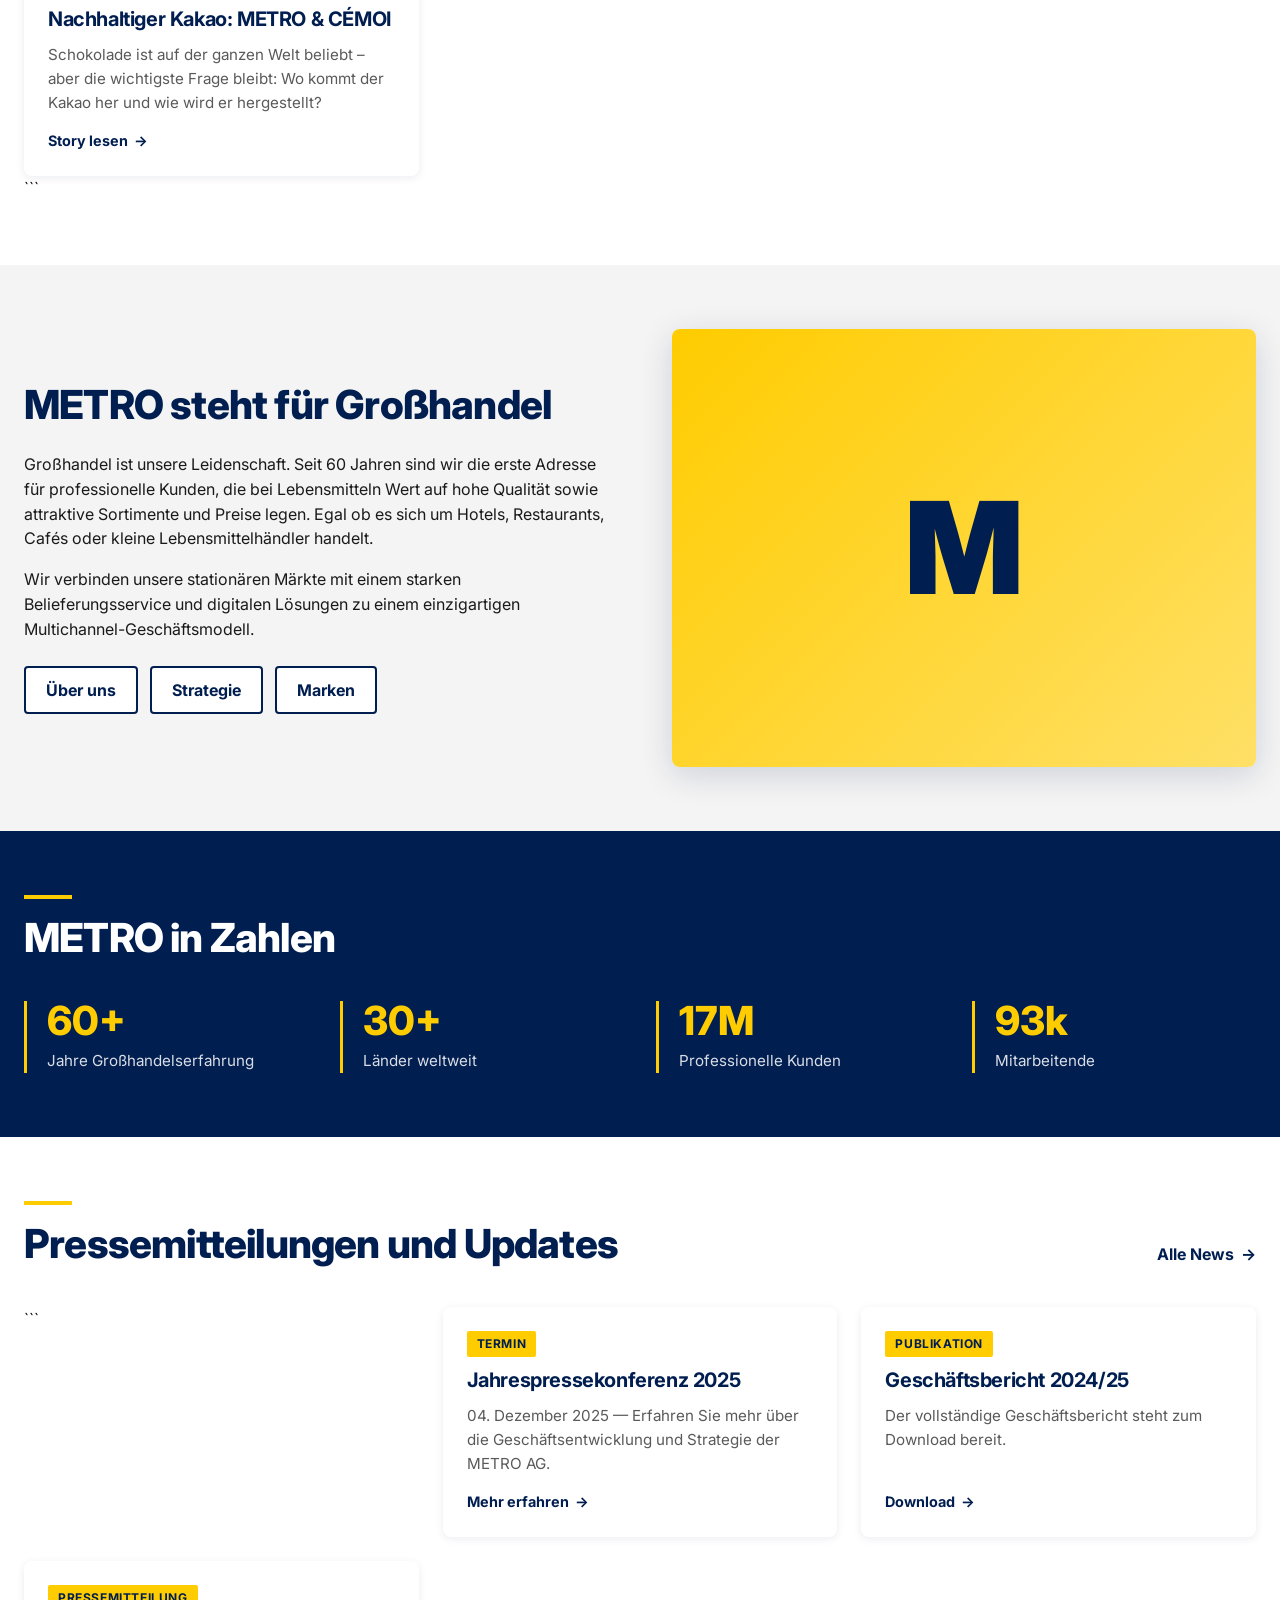
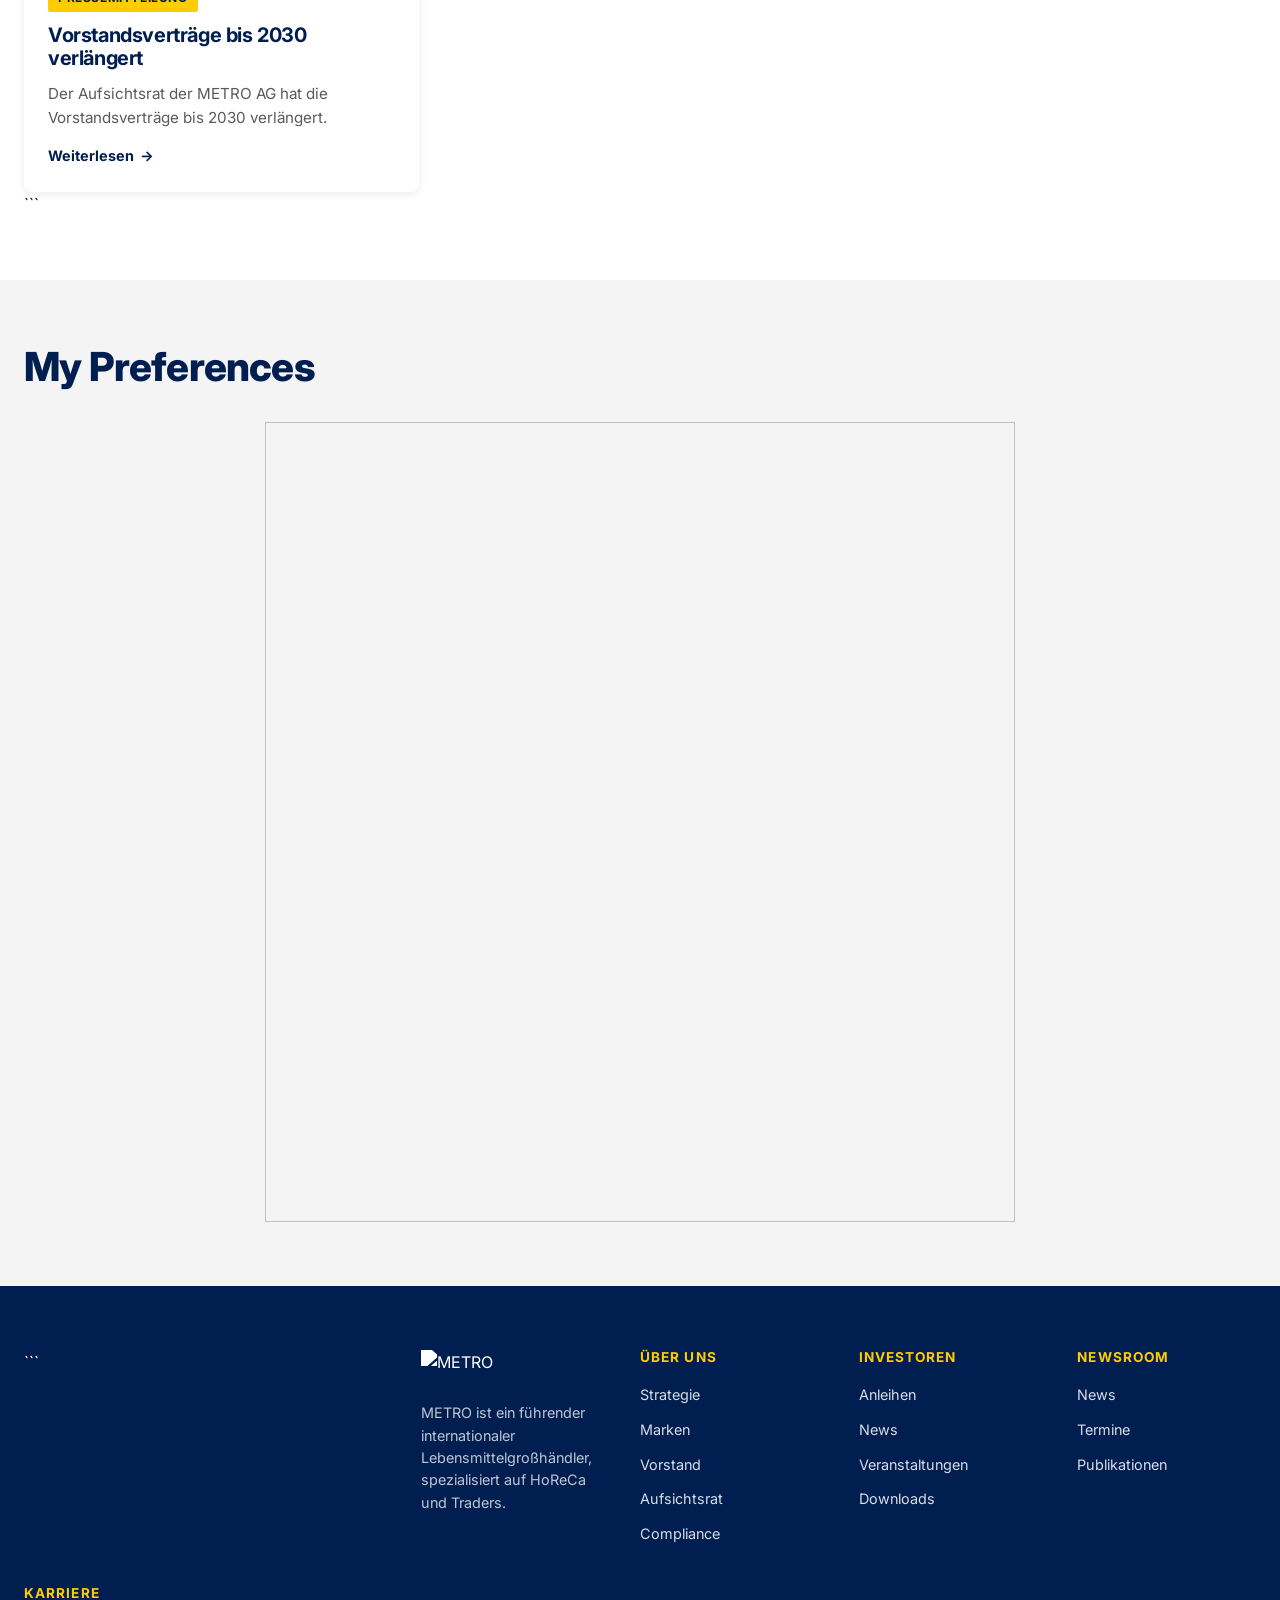
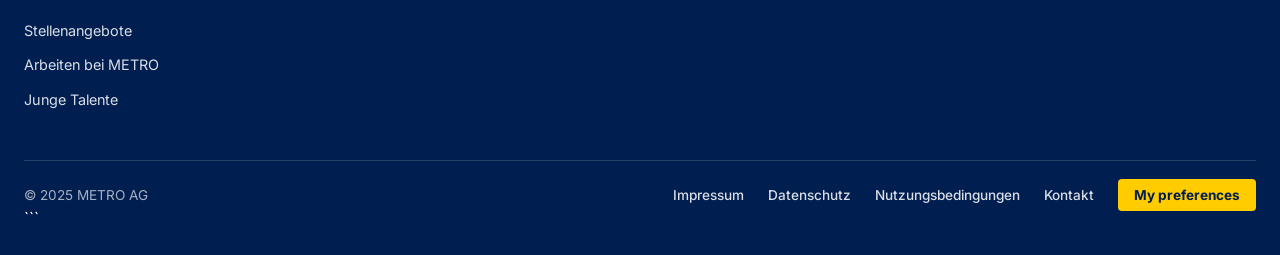
==== commit f3800d3e: "Update index.html" ====
--- a/index.html
+++ b/index.html
@@ -747,6 +747,33 @@
   </div>
 </section>
 
+<!-- OneTrust Web Form start -->
+
+<section id="my-preferences" style="padding:64px 24px;background:#F4F4F4;">
+  <div style="max-width:1280px;margin:0 auto;">
+    <h2 style="margin-bottom:32px;">My Preferences</h2>
+    <style>
+    .ot-form-wrapper {
+        max-width: 750px;
+        height: 800px;
+        border: 1px solid #c0c2c7;
+        margin: auto;
+    }
+    .ot-form-wrapper iframe {
+        width: 100%;
+        height: 100%;
+        border: none;
+    }
+    </style>
+    <div class="ot-form-wrapper">
+    <iframe
+        src="https://privacyportaltrial.onetrust.com/ui/#/preferences/multipage/login/a6781e35-7933-4c65-a1c7-9afb5d53f273">
+    </iframe>
+    </div>
+  </div>
+</section>
+<!-- OneTrust Web Form end -->
+
 <footer class="site-footer">
   <div class="footer-inner">
     <div class="footer-grid">
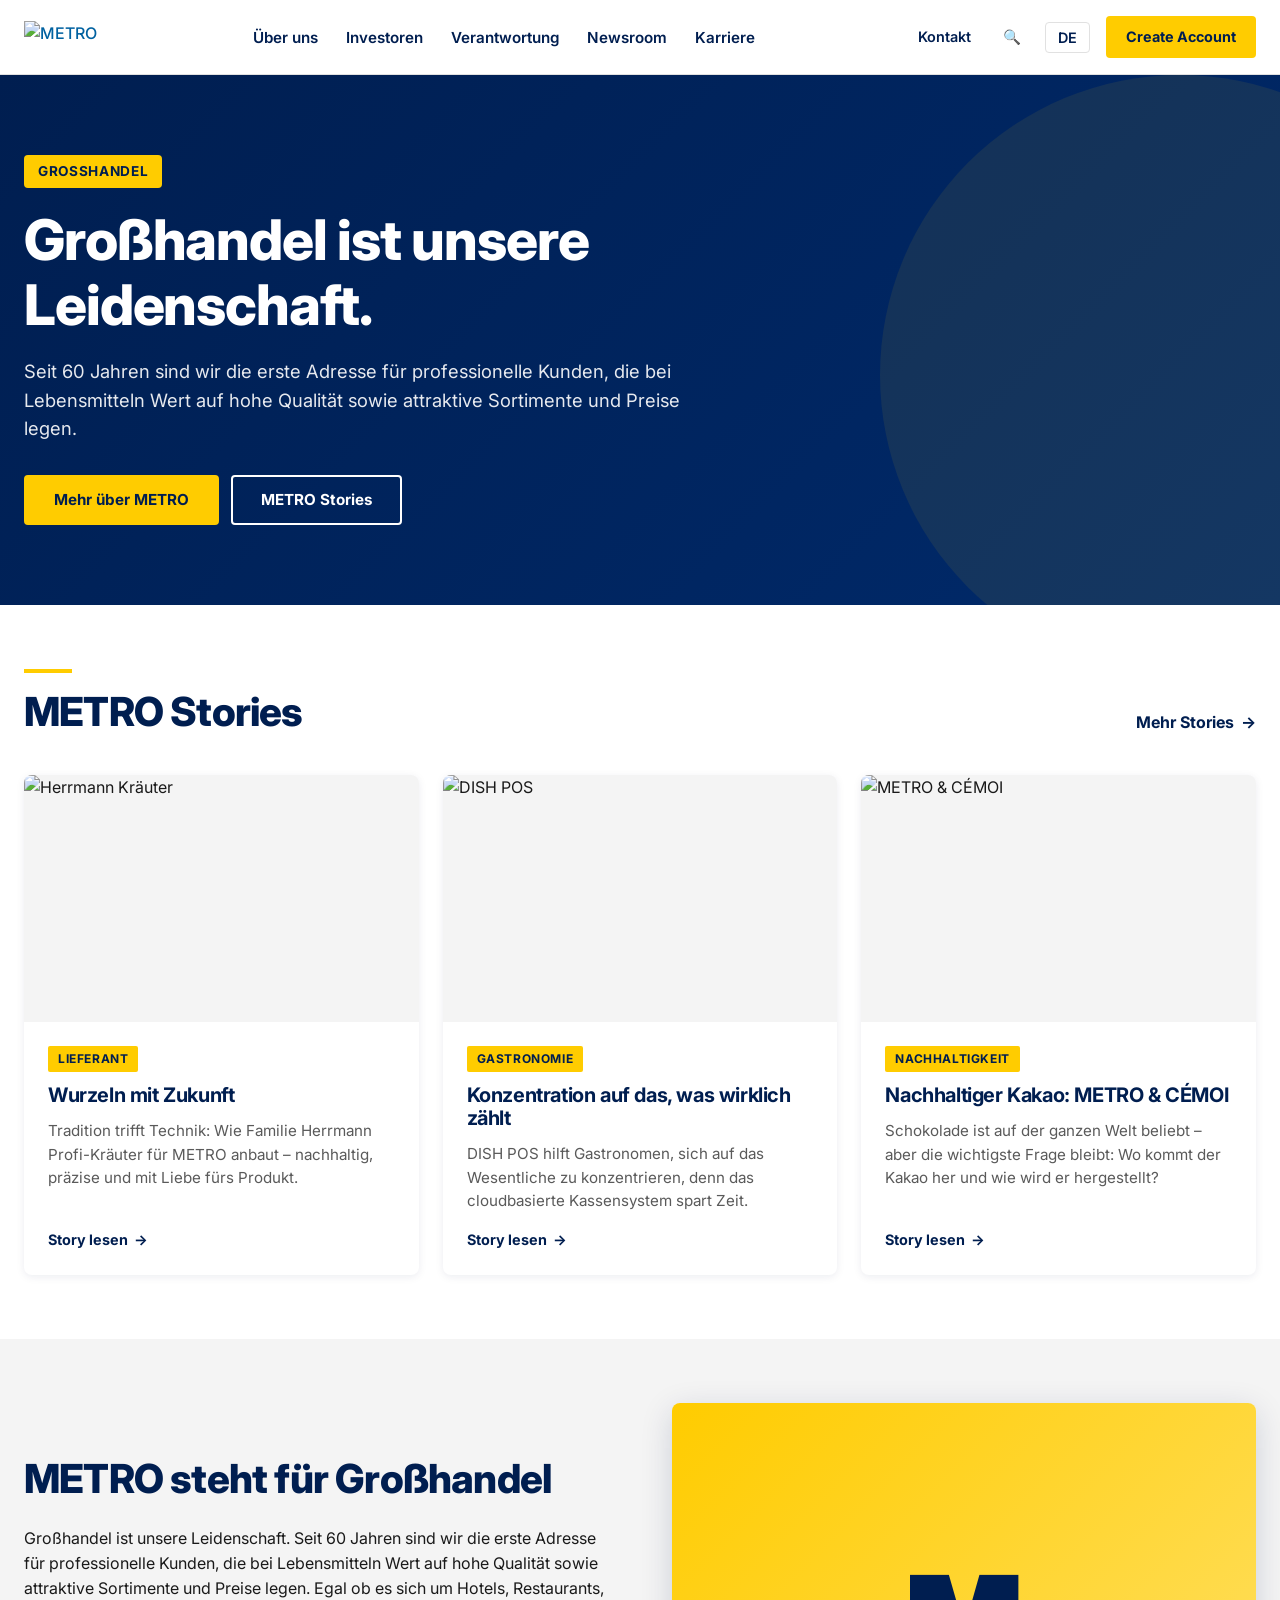
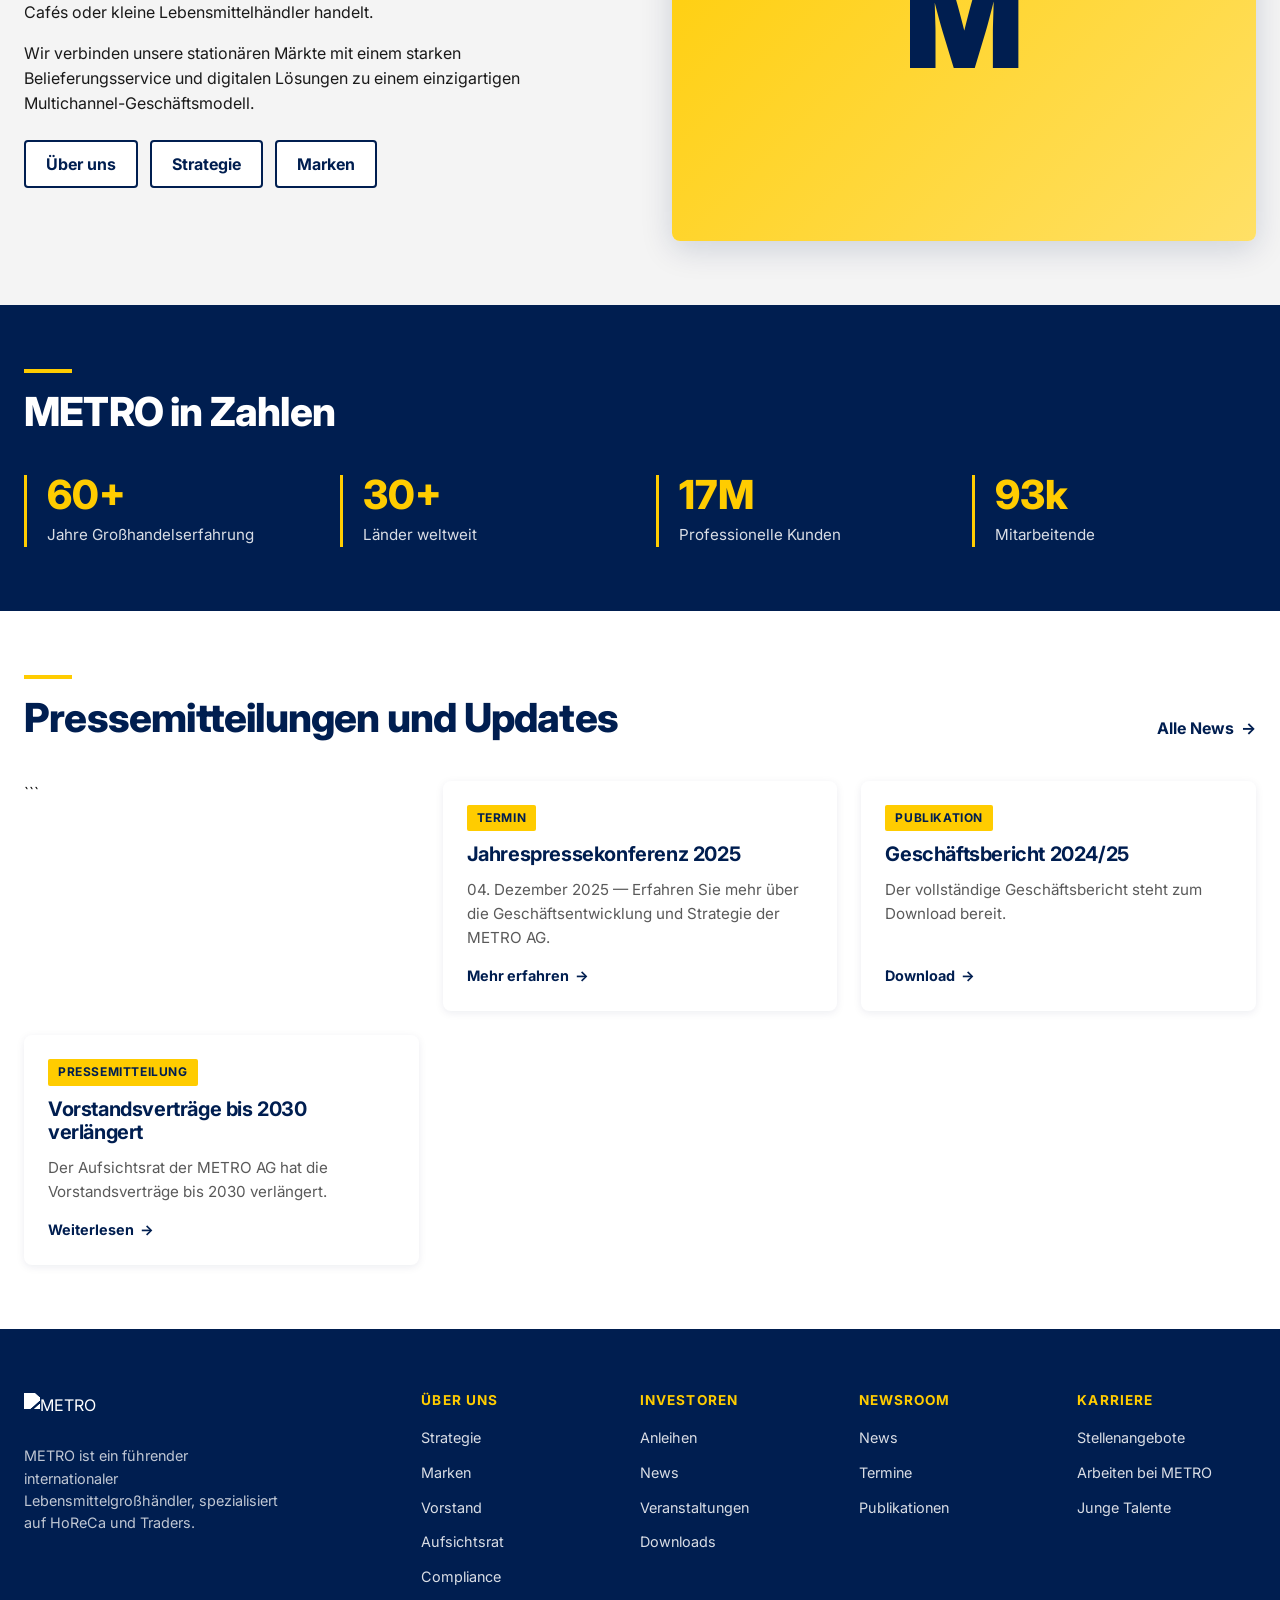
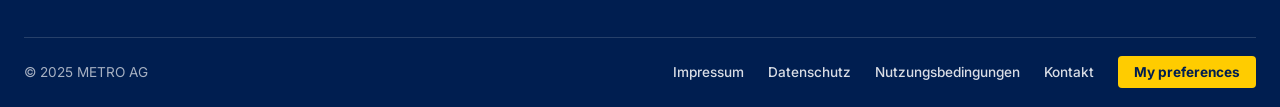
==== commit f337f7ee: "Update index.html" ====
--- a/index.html
+++ b/index.html
@@ -617,8 +617,6 @@
       <a href="#" class="section-link">Mehr Stories</a>
     </div>
     <div class="teaser-grid">
-
-```
   <article class="teaser">
     <div class="teaser-img">
       <img src="https://www.metroag.de/-/media/project/mag/shared/global/newsroom-media/images/teasers/mpulse-herrmann-kraeuter-21.jpg?w=600&rev=2b46a34b-74fb-4cf1-b0a4-d886a9d79cf6" alt="Herrmann Kräuter">
@@ -656,8 +654,6 @@
   </article>
 
 </div>
-```
-
   </div>
 </section>
 
@@ -742,43 +738,12 @@
   </article>
 
 </div>
-```
-
   </div>
 </section>
-
-<!-- OneTrust Web Form start -->
-
-<section id="my-preferences" style="padding:64px 24px;background:#F4F4F4;">
-  <div style="max-width:1280px;margin:0 auto;">
-    <h2 style="margin-bottom:32px;">My Preferences</h2>
-    <style>
-    .ot-form-wrapper {
-        max-width: 750px;
-        height: 800px;
-        border: 1px solid #c0c2c7;
-        margin: auto;
-    }
-    .ot-form-wrapper iframe {
-        width: 100%;
-        height: 100%;
-        border: none;
-    }
-    </style>
-    <div class="ot-form-wrapper">
-    <iframe
-        src="https://privacyportaltrial.onetrust.com/ui/#/preferences/multipage/login/a6781e35-7933-4c65-a1c7-9afb5d53f273">
-    </iframe>
-    </div>
-  </div>
-</section>
-<!-- OneTrust Web Form end -->
 
 <footer class="site-footer">
   <div class="footer-inner">
     <div class="footer-grid">
-
-```
   <div class="footer-brand">
     <img src="https://www.metroag.de/-/media/project/mag/shared/global/common/metro-logo-full-white_facelift.svg?rev=54721fe9-023c-410e-a3f1-cc8cbd8a0b81" alt="METRO">
     <p>METRO ist ein führender internationaler Lebensmittelgroßhändler, spezialisiert auf HoReCa und Traders.</p>
@@ -832,11 +797,9 @@
     <li><a href="#">Datenschutz</a></li>
     <li><a href="#">Nutzungsbedingungen</a></li>
     <li><a href="#">Kontakt</a></li>
-    <li><a href="#my-preferences" style="background:#FFCC00;color:#001E50;padding:8px 16px;border-radius:4px;font-weight:700;text-decoration:none;">My preferences</a></li>
+    <li><a href="https://privacyportaltrial.onetrust.com/ui/#/preferences/multipage/login/a6781e35-7933-4c65-a1c7-9afb5d53f273" target="_blank" rel="noopener" style="background:#FFCC00;color:#001E50;padding:8px 16px;border-radius:4px;font-weight:700;text-decoration:none;">My preferences</a></li>
   </ul>
 </div>
-```
-
   </div>
 </footer>
 
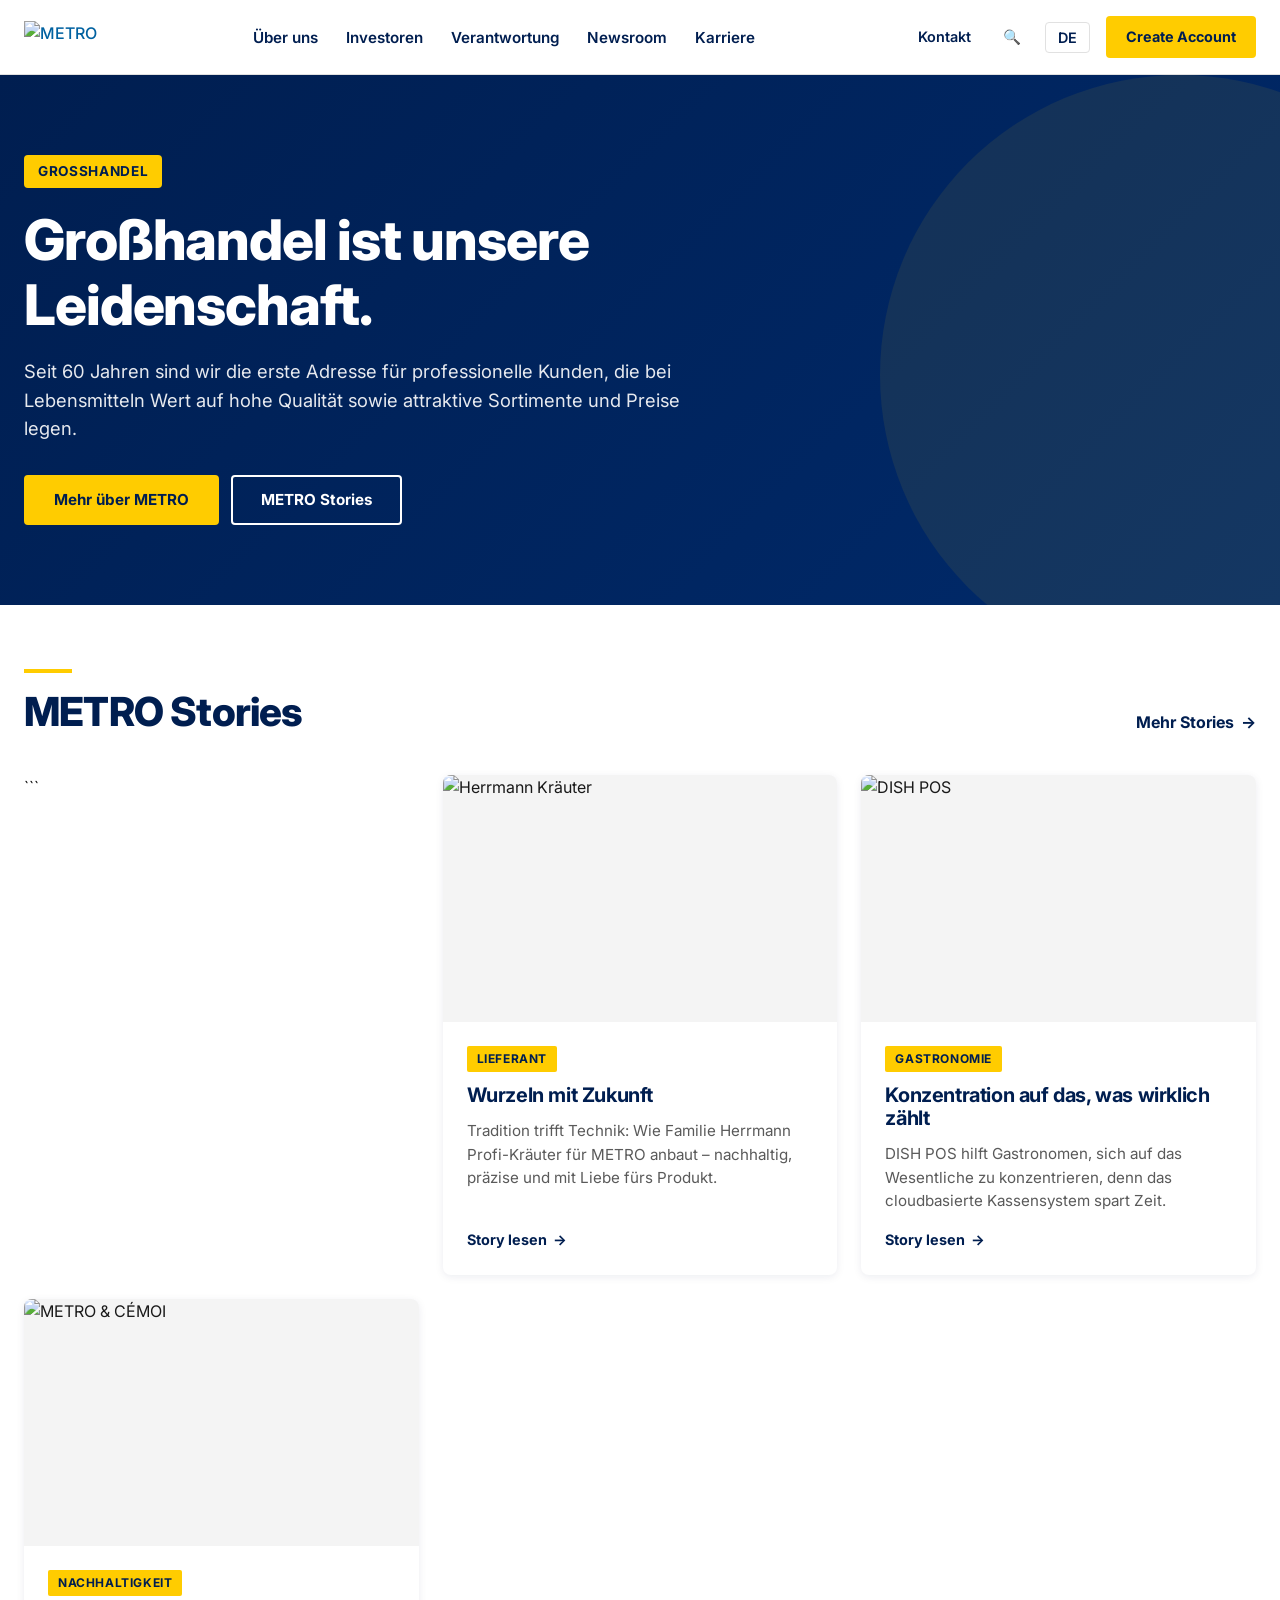
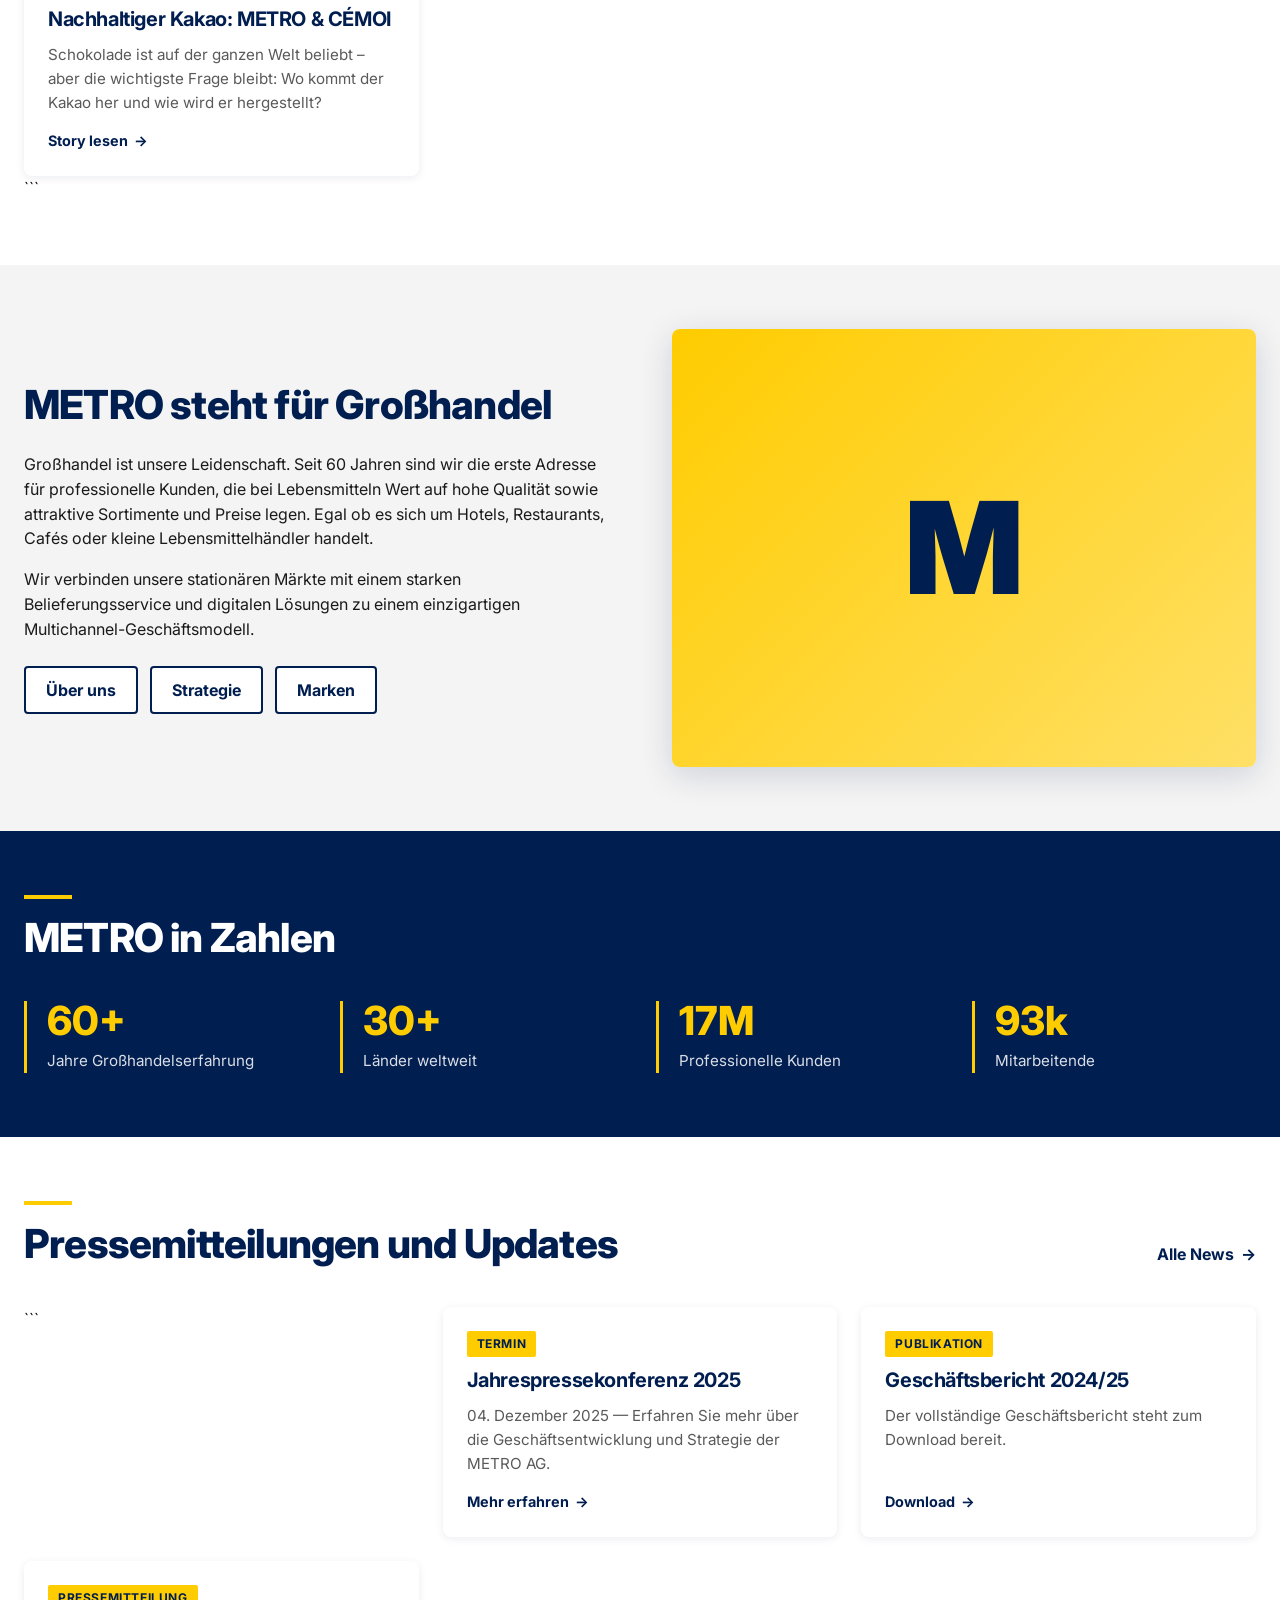
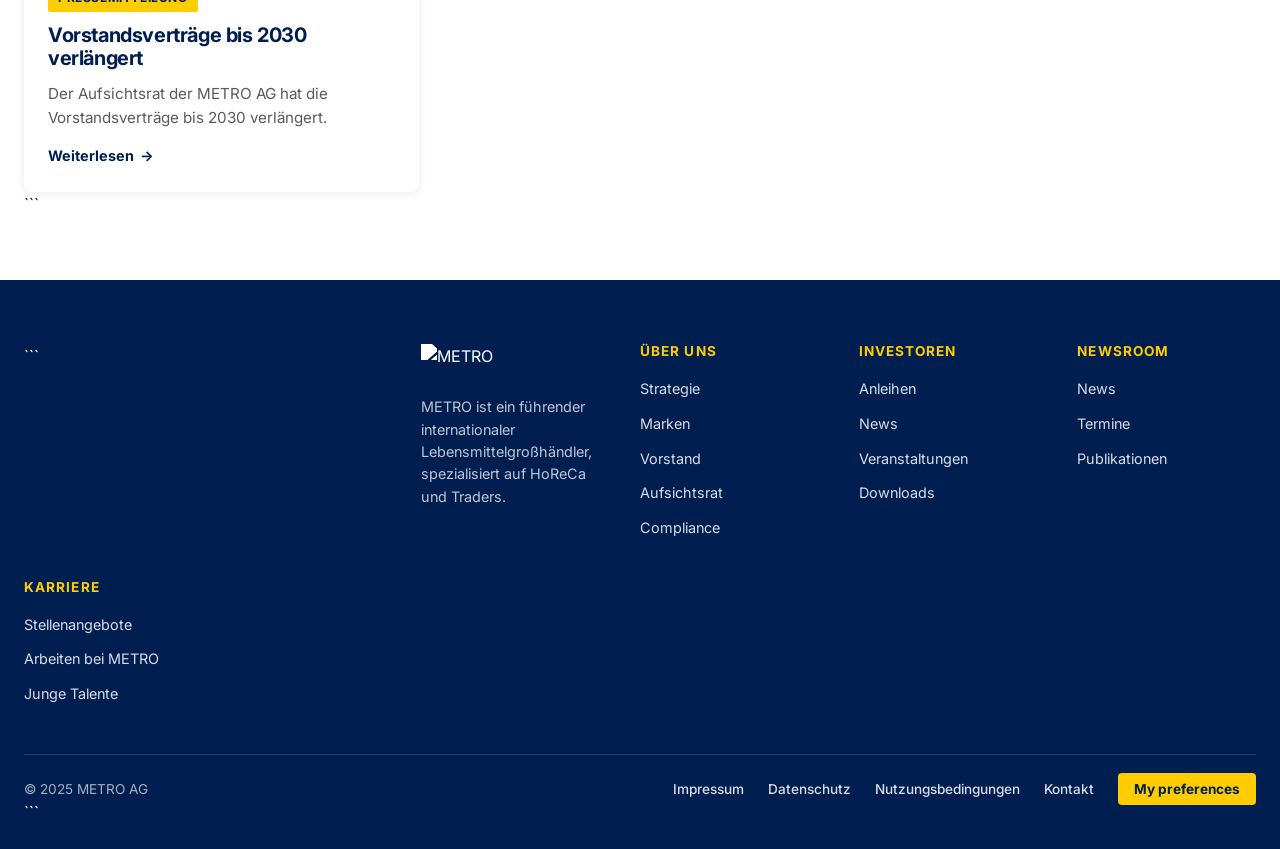
==== commit 05aacf09: "Update index.html" ====
--- a/index.html
+++ b/index.html
@@ -2,7 +2,7 @@
 
 <html lang="de">
 <head>
-<!-- OneTrust Cookies Consent Notice start for anuschkatmader.github.io/METRO-GER/ -->
+  <!-- OneTrust Cookies Consent Notice start for anuschkatmader.github.io/METRO-GER/ -->
 
 <script src="https://cdn.cookielaw.org/scripttemplates/otSDKStub.js"  type="text/javascript" charset="UTF-8" data-domain-script="019db412-654a-79db-8ae3-159babbbb6c0" ></script>
 <script type="text/javascript">
@@ -593,7 +593,7 @@
       <a href="#kontakt">Kontakt</a>
       <button aria-label="Suche öffnen">🔍</button>
       <button class="lang-switch">DE</button>
-      <a href="#create-account" style="background:#FFCC00;color:#001E50;padding:10px 20px;border-radius:4px;font-weight:700;text-decoration:none;">Create Account</a>
+      <a href="anmelden.html" target="_blank" rel="noopener" style="background:#FFCC00;color:#001E50;padding:10px 20px;border-radius:4px;font-weight:700;text-decoration:none;">Create Account</a>
     </div>
   </div>
 </header>
@@ -617,6 +617,8 @@
       <a href="#" class="section-link">Mehr Stories</a>
     </div>
     <div class="teaser-grid">
+
+```
   <article class="teaser">
     <div class="teaser-img">
       <img src="https://www.metroag.de/-/media/project/mag/shared/global/newsroom-media/images/teasers/mpulse-herrmann-kraeuter-21.jpg?w=600&rev=2b46a34b-74fb-4cf1-b0a4-d886a9d79cf6" alt="Herrmann Kräuter">
@@ -654,6 +656,8 @@
   </article>
 
 </div>
+```
+
   </div>
 </section>
 
@@ -738,12 +742,16 @@
   </article>
 
 </div>
+```
+
   </div>
 </section>
 
 <footer class="site-footer">
   <div class="footer-inner">
     <div class="footer-grid">
+
+```
   <div class="footer-brand">
     <img src="https://www.metroag.de/-/media/project/mag/shared/global/common/metro-logo-full-white_facelift.svg?rev=54721fe9-023c-410e-a3f1-cc8cbd8a0b81" alt="METRO">
     <p>METRO ist ein führender internationaler Lebensmittelgroßhändler, spezialisiert auf HoReCa und Traders.</p>
@@ -800,6 +808,8 @@
     <li><a href="https://privacyportaltrial.onetrust.com/ui/#/preferences/multipage/login/a6781e35-7933-4c65-a1c7-9afb5d53f273" target="_blank" rel="noopener" style="background:#FFCC00;color:#001E50;padding:8px 16px;border-radius:4px;font-weight:700;text-decoration:none;">My preferences</a></li>
   </ul>
 </div>
+```
+
   </div>
 </footer>
 
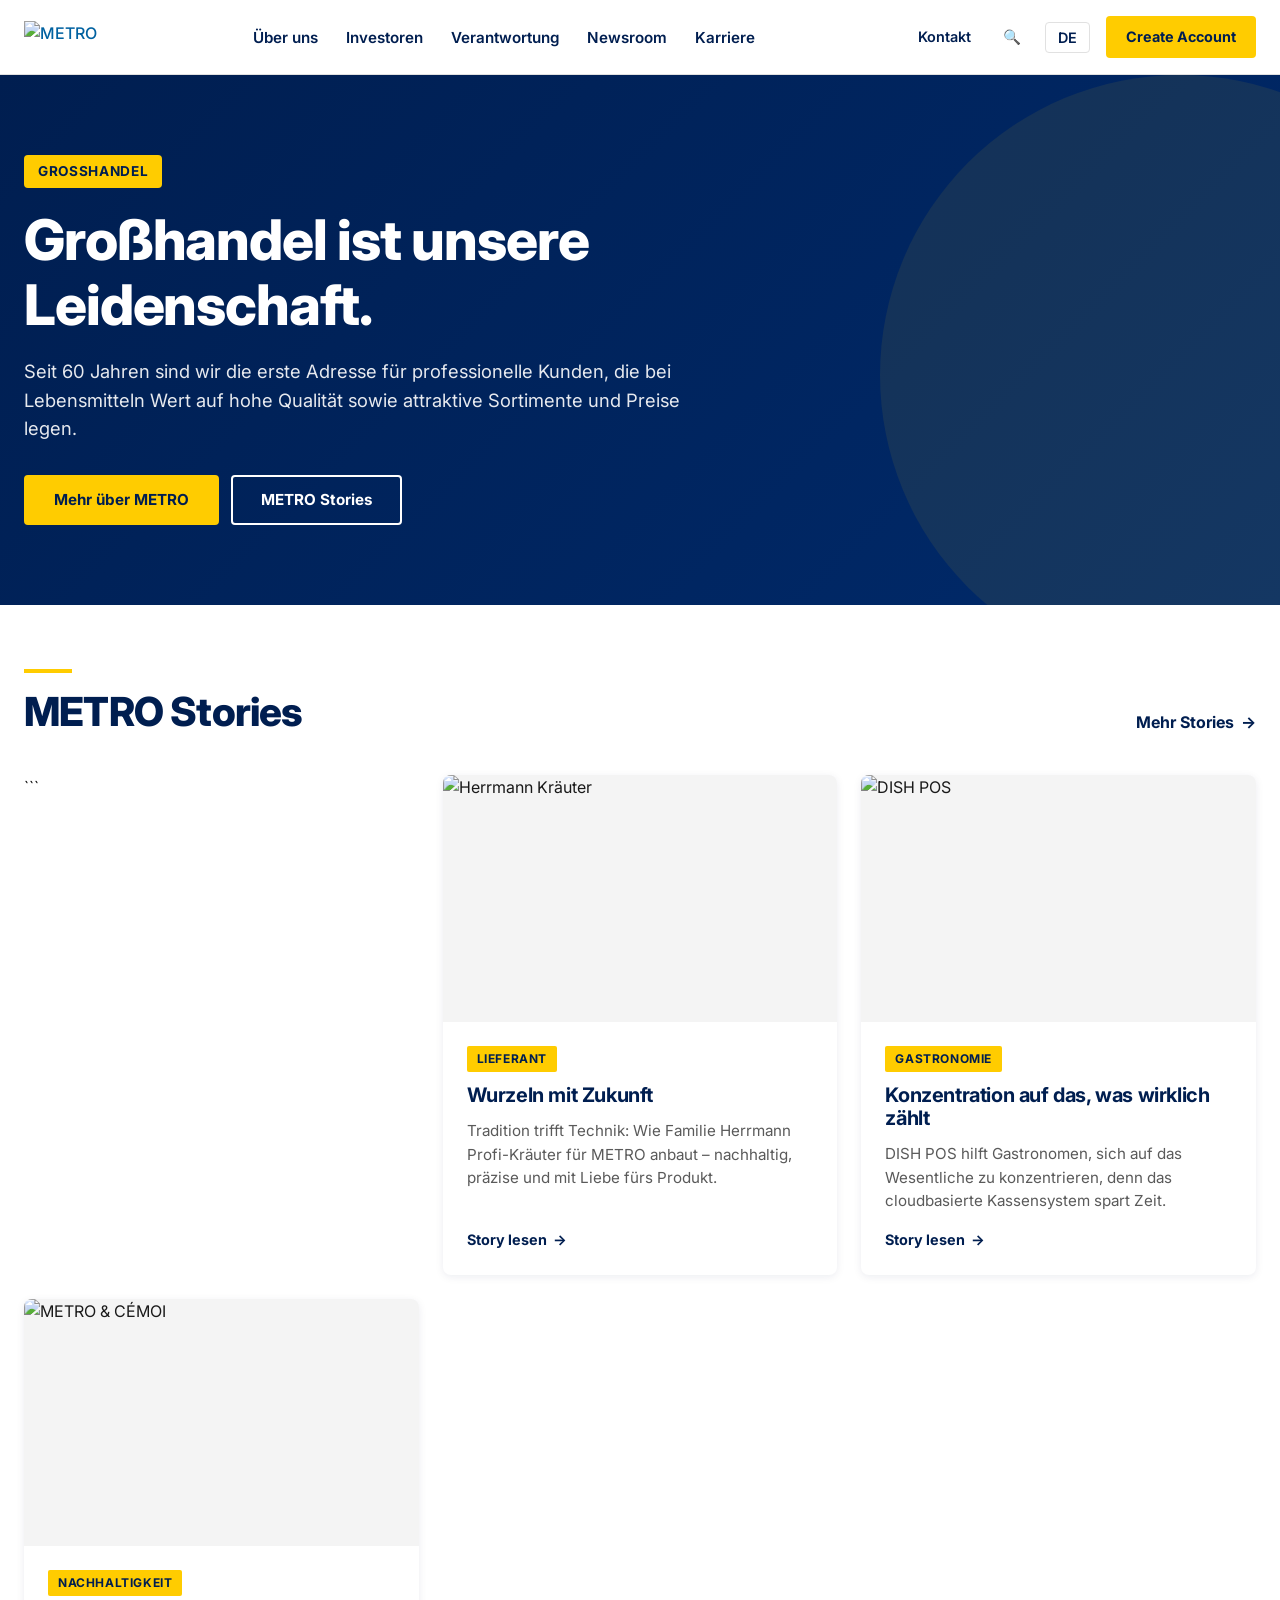
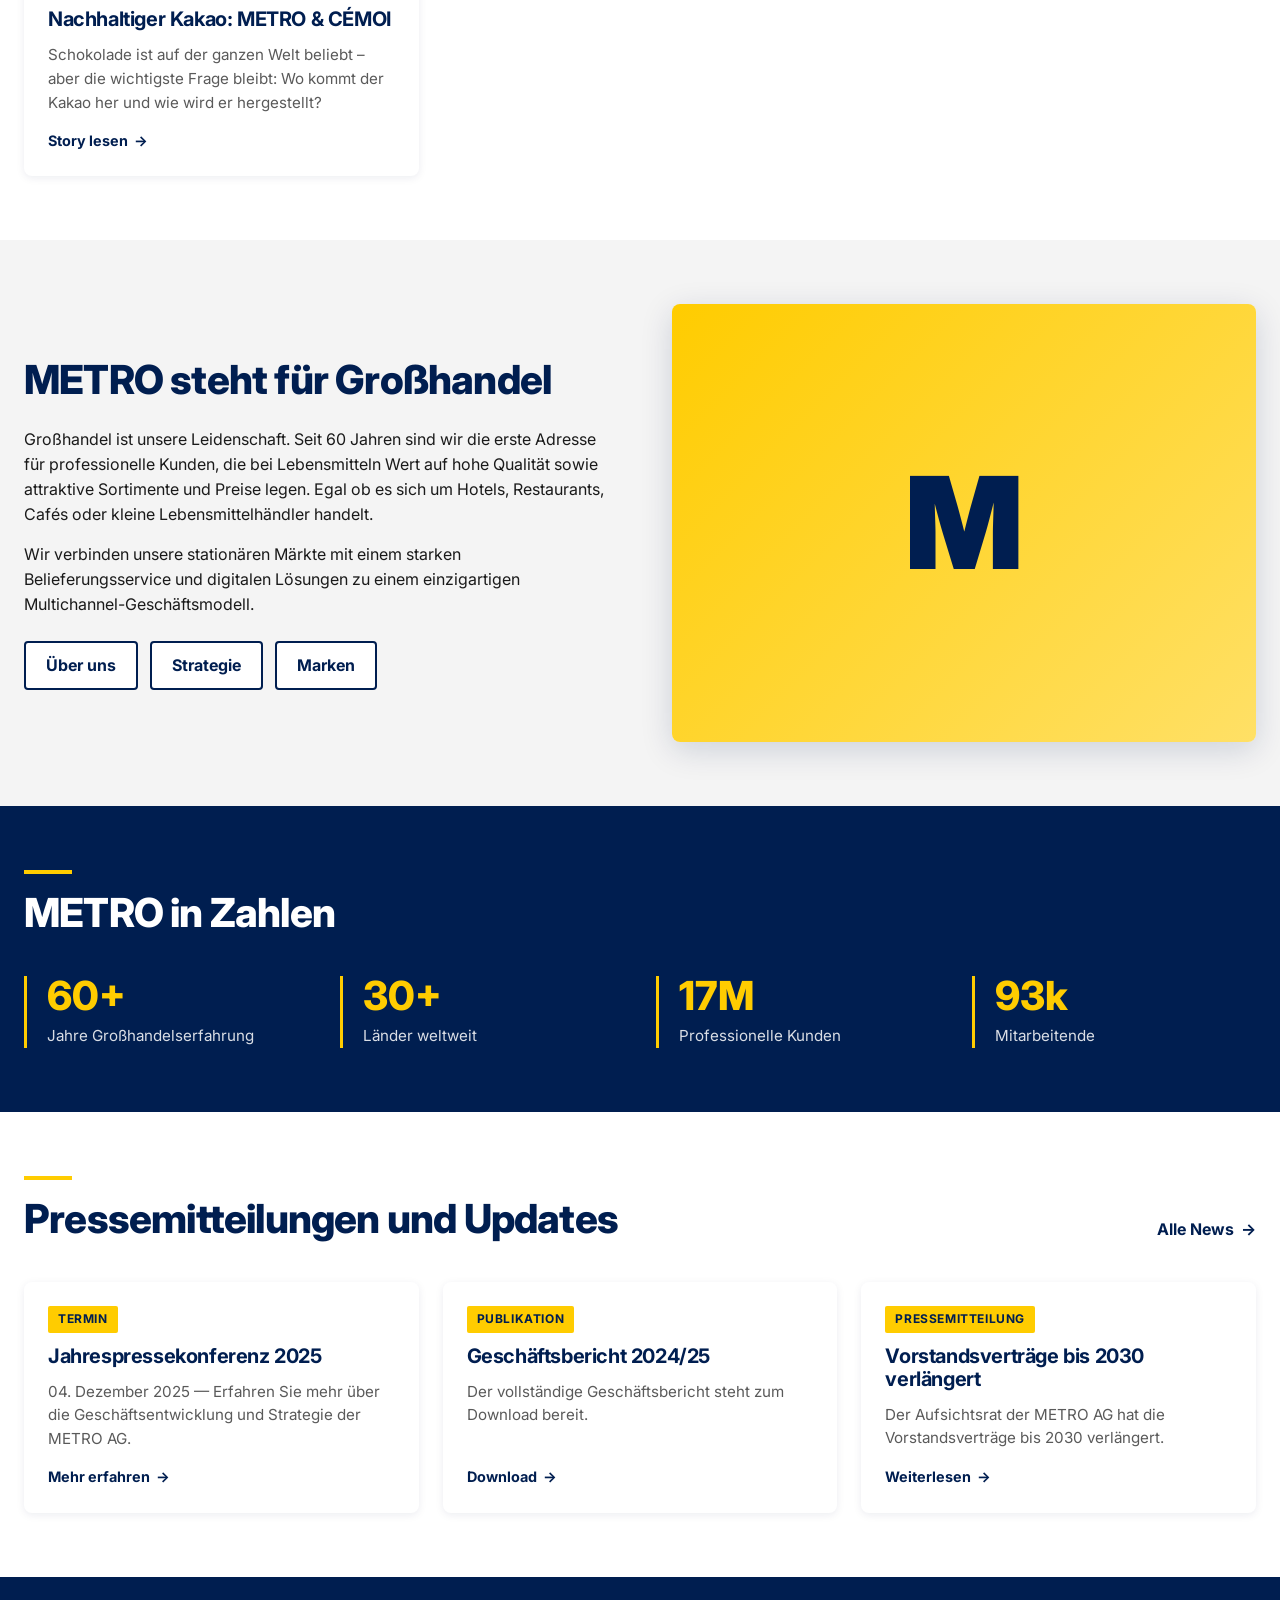
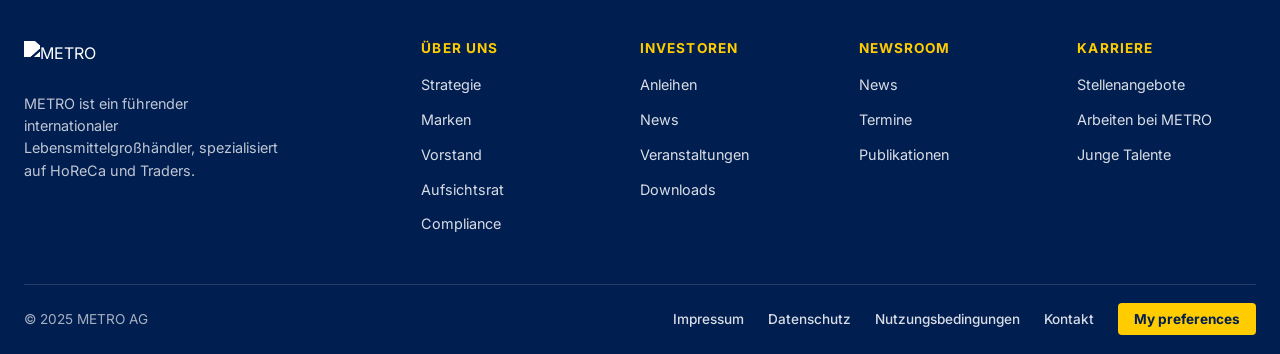
==== commit bc640b3c: "Update index.html" ====
--- a/index.html
+++ b/index.html
@@ -656,8 +656,6 @@
   </article>
 
 </div>
-```
-
   </div>
 </section>
 
@@ -712,8 +710,6 @@
       <a href="#" class="section-link">Alle News</a>
     </div>
     <div class="teaser-grid">
-
-```
   <article class="teaser">
     <div class="teaser-body">
       <span class="teaser-tag">Termin</span>
@@ -742,8 +738,6 @@
   </article>
 
 </div>
-```
-
   </div>
 </section>
 
@@ -751,7 +745,6 @@
   <div class="footer-inner">
     <div class="footer-grid">
 
-```
   <div class="footer-brand">
     <img src="https://www.metroag.de/-/media/project/mag/shared/global/common/metro-logo-full-white_facelift.svg?rev=54721fe9-023c-410e-a3f1-cc8cbd8a0b81" alt="METRO">
     <p>METRO ist ein führender internationaler Lebensmittelgroßhändler, spezialisiert auf HoReCa und Traders.</p>
@@ -808,8 +801,6 @@
     <li><a href="https://privacyportaltrial.onetrust.com/ui/#/preferences/multipage/login/a6781e35-7933-4c65-a1c7-9afb5d53f273" target="_blank" rel="noopener" style="background:#FFCC00;color:#001E50;padding:8px 16px;border-radius:4px;font-weight:700;text-decoration:none;">My preferences</a></li>
   </ul>
 </div>
-```
-
   </div>
 </footer>
 
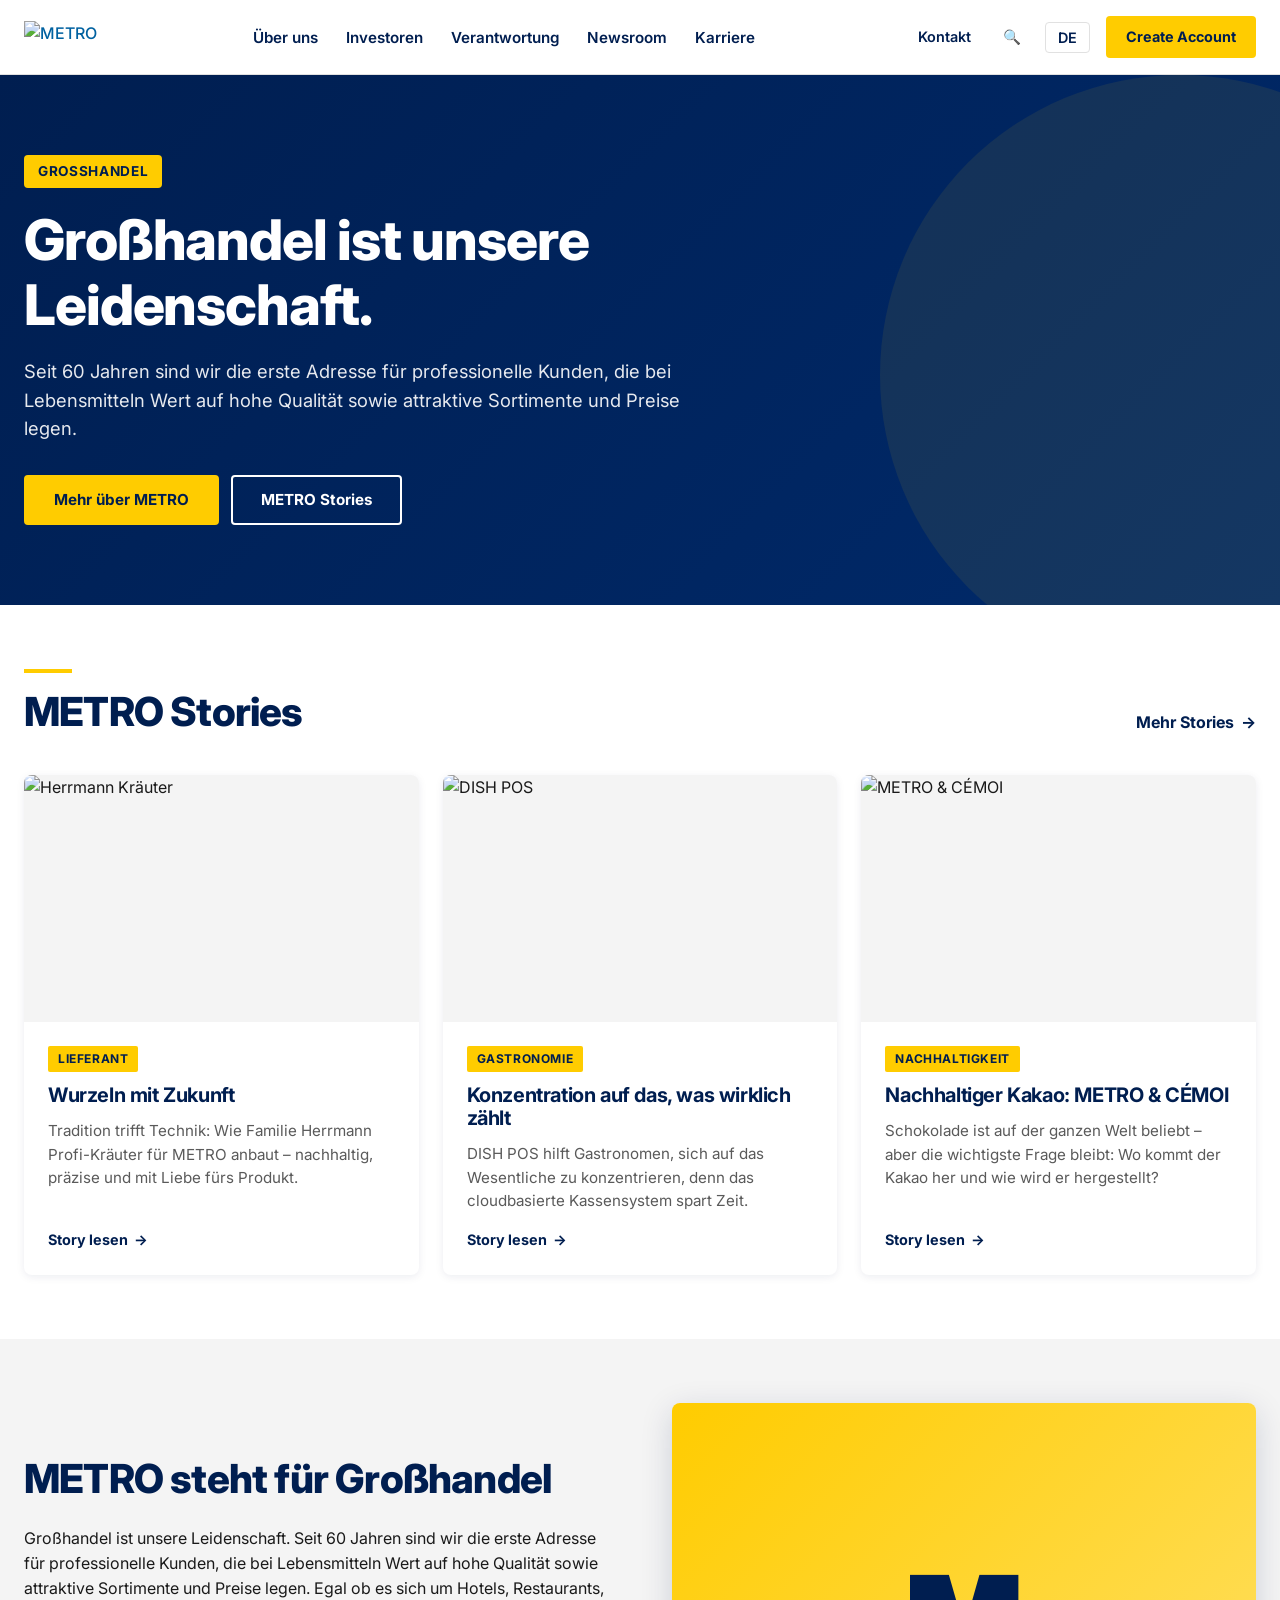
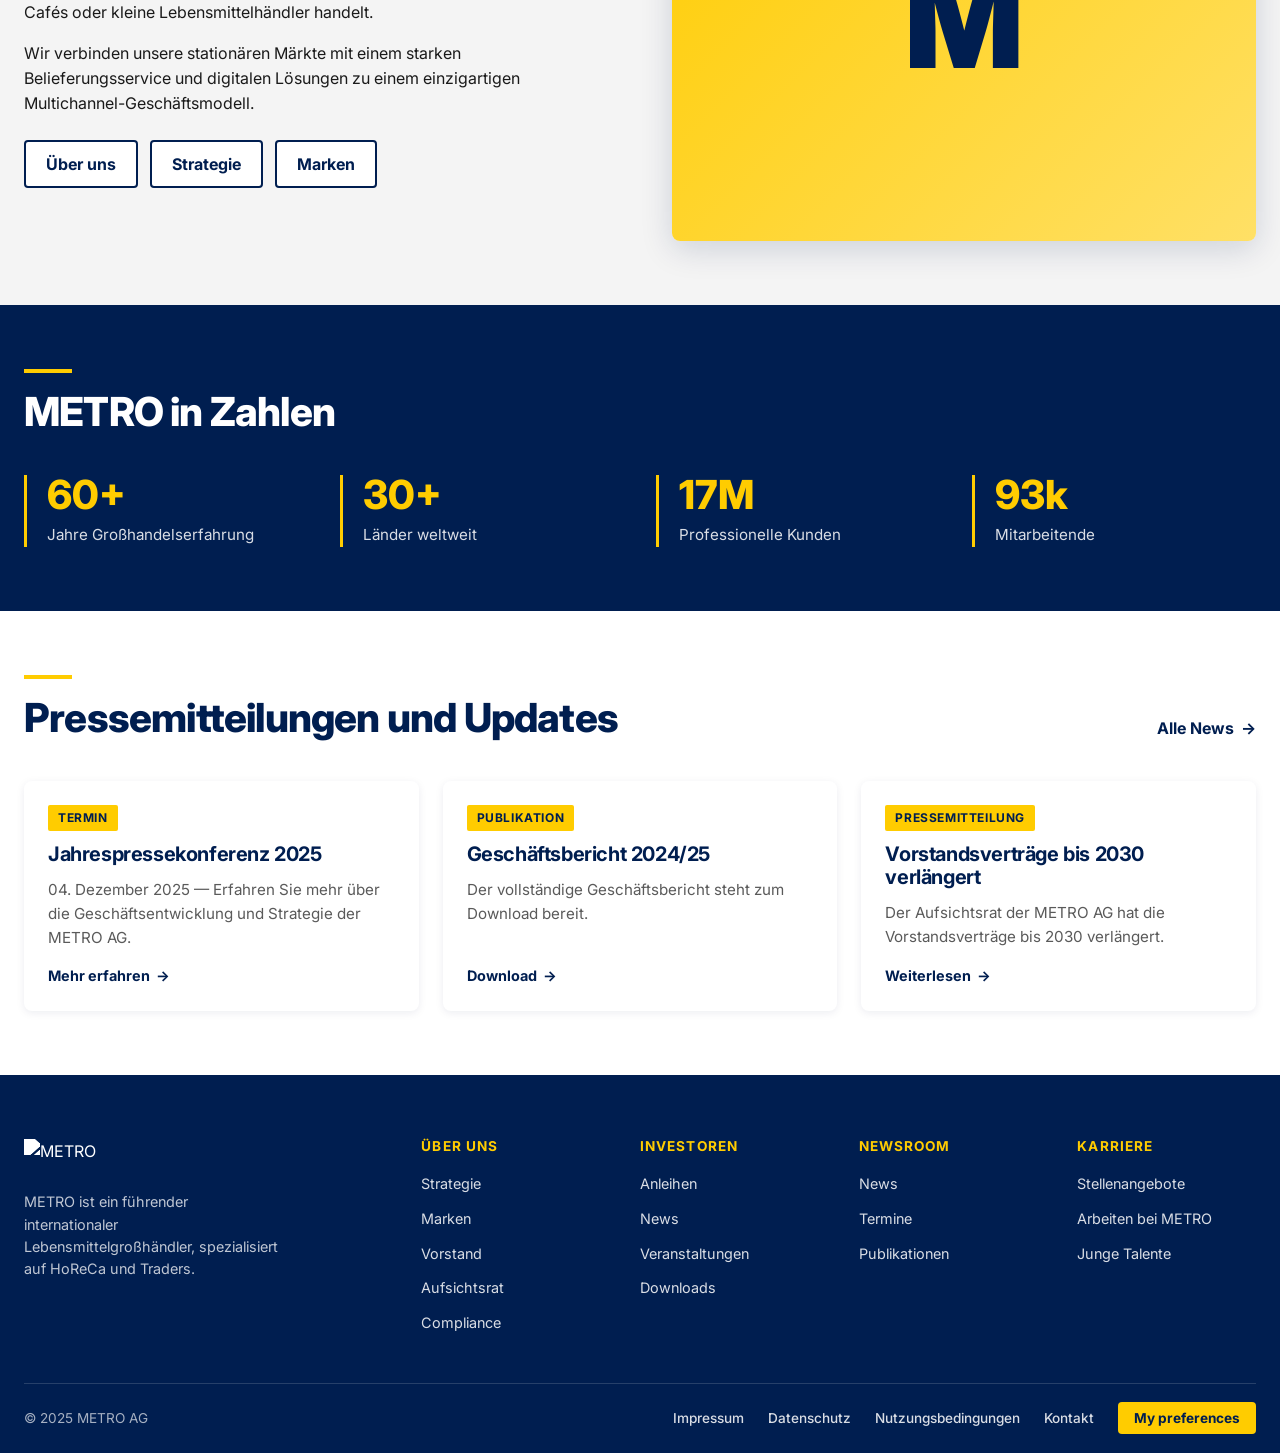
==== commit 4ab773bf: "Update index.html" ====
--- a/index.html
+++ b/index.html
@@ -618,7 +618,6 @@
     </div>
     <div class="teaser-grid">
 
-```
   <article class="teaser">
     <div class="teaser-img">
       <img src="https://www.metroag.de/-/media/project/mag/shared/global/newsroom-media/images/teasers/mpulse-herrmann-kraeuter-21.jpg?w=600&rev=2b46a34b-74fb-4cf1-b0a4-d886a9d79cf6" alt="Herrmann Kräuter">
